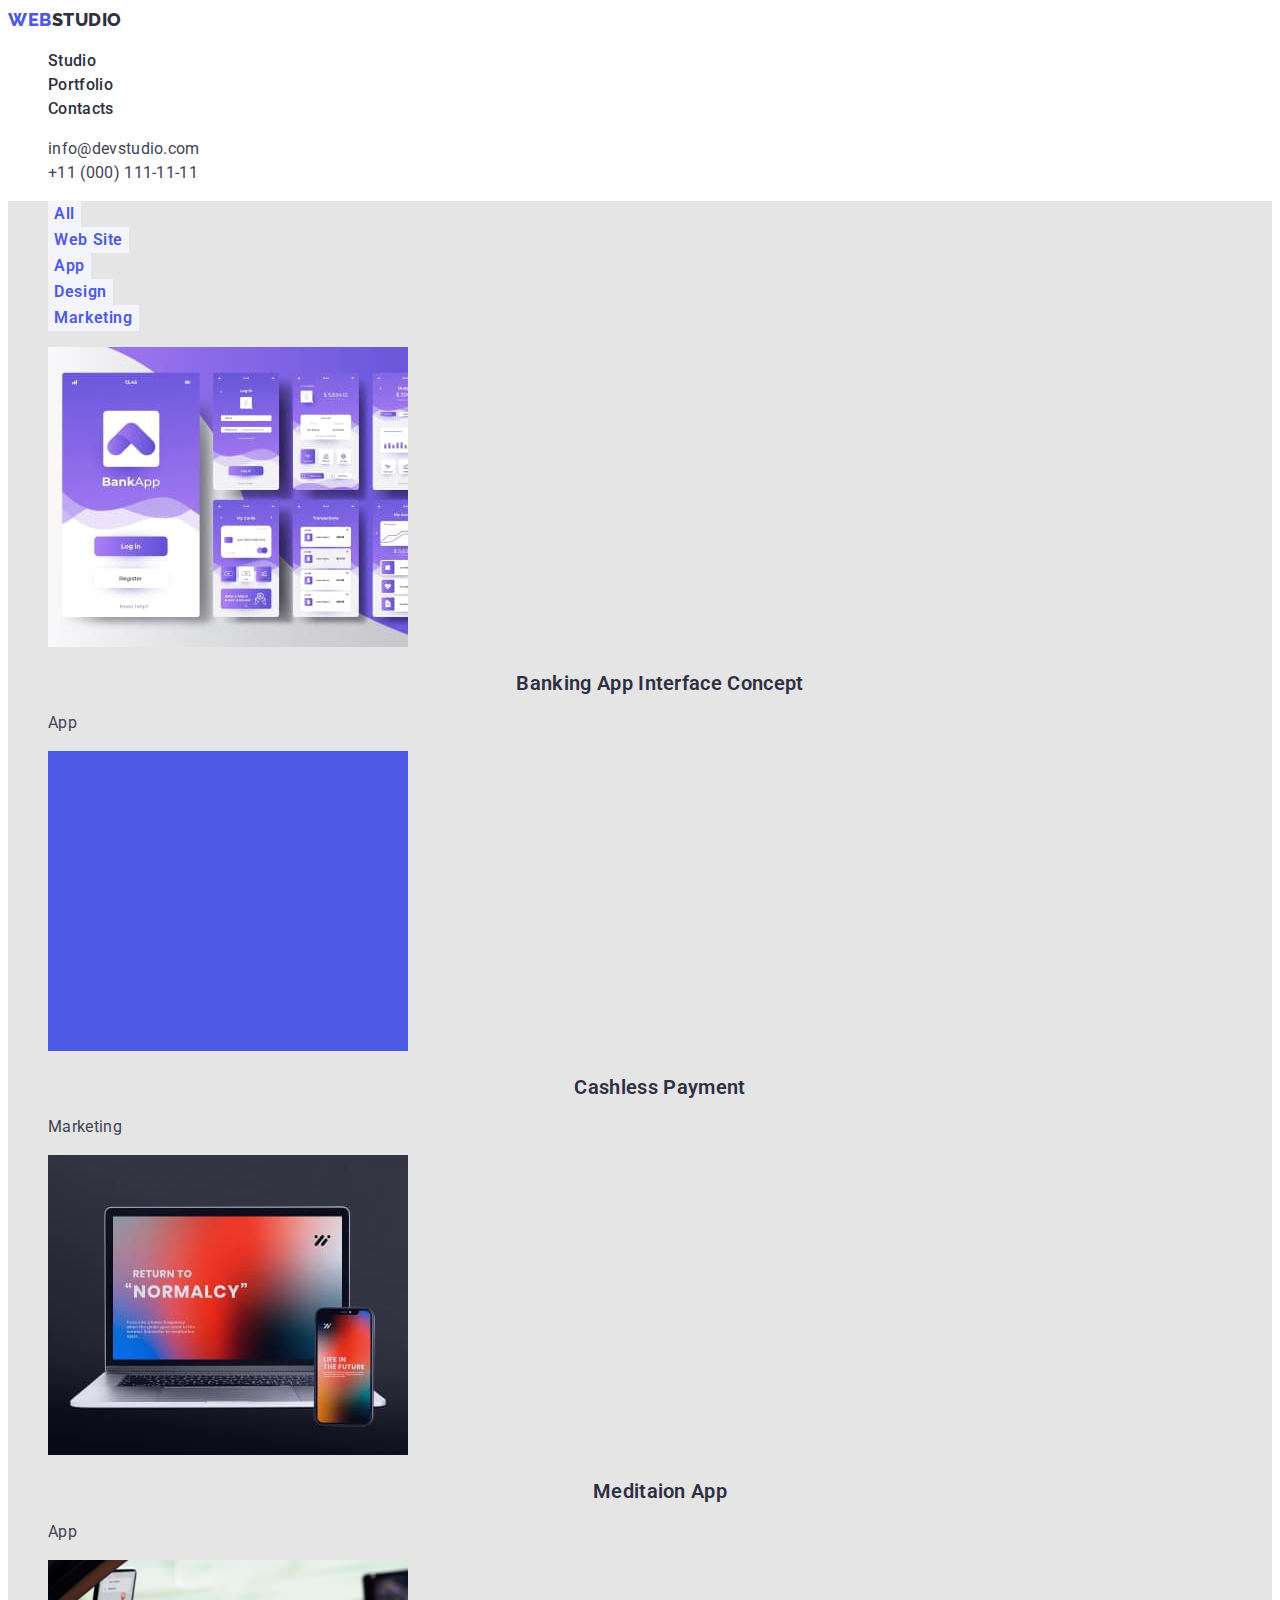
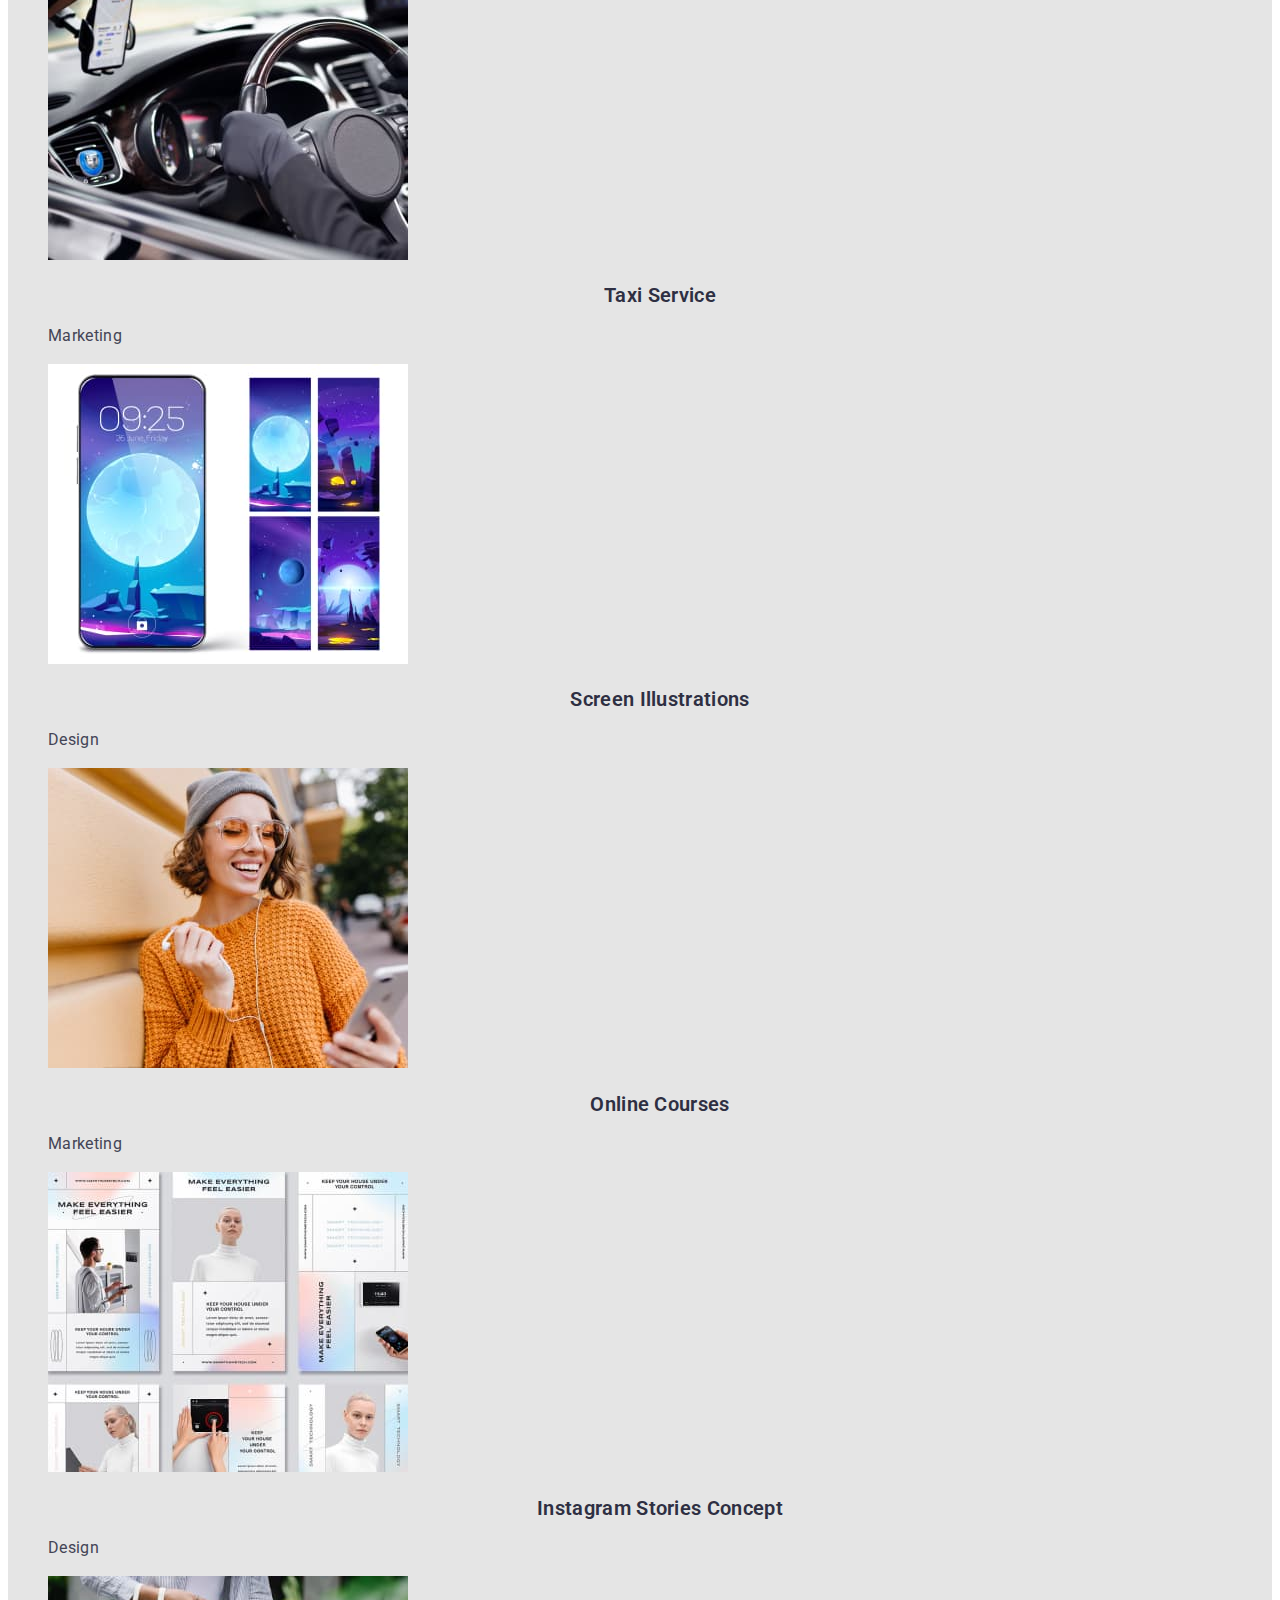
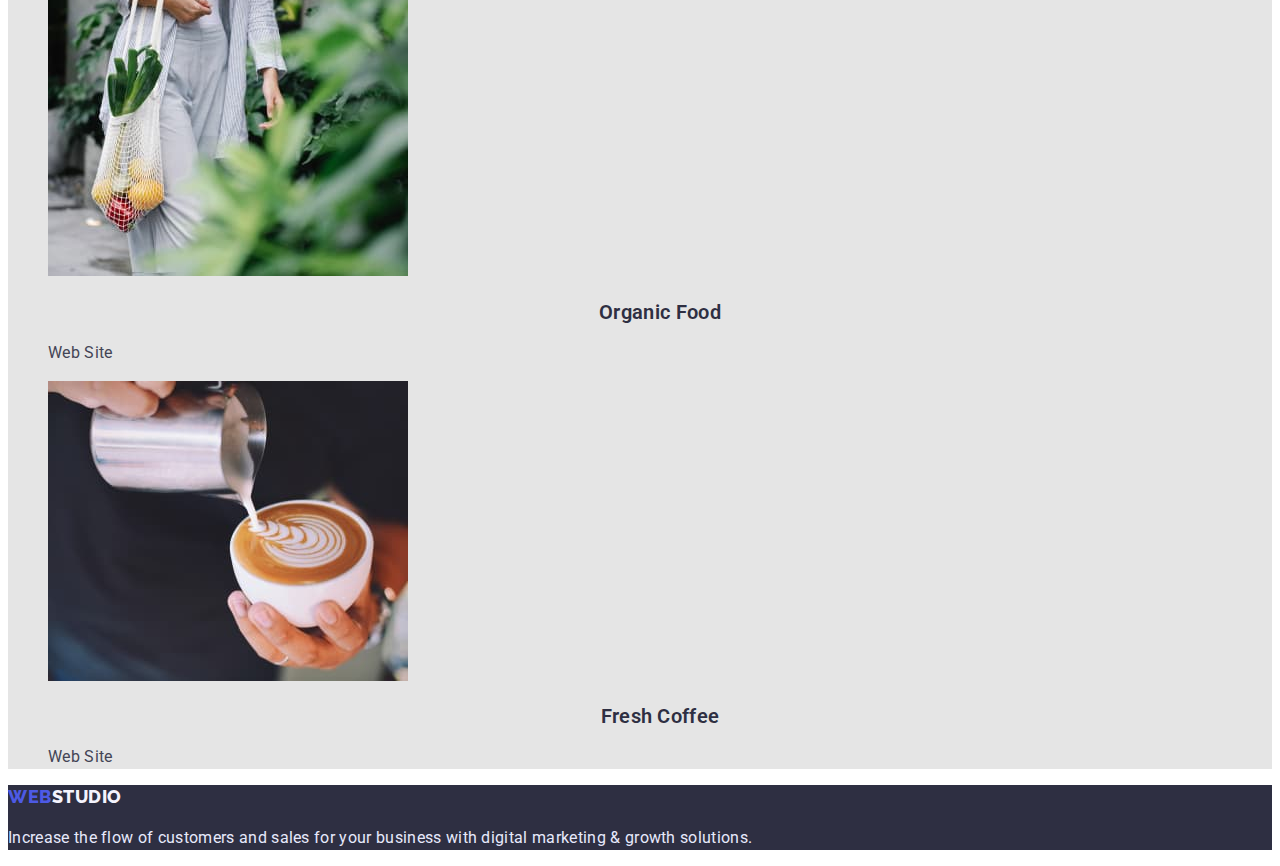
==== portfolio.html @ 23620692 "Initial commit" ====
<!DOCTYPE html>
<html lang="en">
  <head>
    <meta charset="UTF-8" />
    <meta http-equiv="X-UA-Compatible" content="IE=edge" />
    <meta name="viewport" content="width=device-width, initial-scale=1.0" />
    <title>Portfolio</title>
    <link rel="preconnect" href="https://fonts.googleapis.com" />
    <link rel="preconnect" href="https://fonts.gstatic.com" crossorigin />
    <link
      href="https://fonts.googleapis.com/css2?family=Raleway:wght@700&family=Roboto:wght@400;500;700;900&display=swap"
      rel="stylesheet"
    />
    <link rel="stylesheet" href="./css/styles.css" />
  </head>

  <body>
    <!-- Header -->
    <header class="header">
      <nav class="navigation">
        <a href="index.html" class="logo link">WEB<span class="header-logo">STUDIO</span></a>
        <ul class="navigation-list list">
          <li class="navigation-item">
            <a class="navigation-link link" href="index.html">Studio</a>
          </li>
          <li class="navigation-item">
            <a class="navigation-link link" href="portfolio.html">Portfolio</a>
          </li>
          <li class="navigation-item"><a class="navigation-link link" href="/">Contacts</a></li>
        </ul>
      </nav>
      <ul class="contact-list list">
        <li class="contact-item">
          <a class="contact-link link" href="mailto:info@devstudio.com">info@devstudio.com</a>
        </li>
        <li class="contact-item">
          <a class="contact-link link" href="tel:+110001111111">+11 (000) 111-11-11</a>
        </li>
      </ul>
    </header>

    <!-- main content -->
    <main class="portfolio">
      <!-- filter -->
      <section class="work">
        <ul class="filter-list list">
          <li class="filter-item">
            <button class="filter-buttons buttons" type="button">All</button>
          </li>
          <li class="filter-item">
            <button class="filter-buttons buttons" type="button">Web Site</button>
          </li>
          <li class="filter-item">
            <button class="filter-buttons buttons" type="button">App</button>
          </li>
          <li class="filter-item">
            <button class="filter-buttons buttons" type="button">Design</button>
          </li>
          <li class="filter-item">
            <button class="filter-buttons buttons" type="button">Marketing</button>
          </li>
        </ul>

        <!-- Works -->
        <h1 class="visually-hidden">Works</h1>
        <ul class="work-list list">
          <li class="work-item">
            <a class="work-link link" href="/">
              <img
                src="image/portfolio/banking-app.jpg"
                alt="Banking App"
                width="360"
                height="300"
              />
              <h2 class="section-head">Banking App Interface Concept</h2>
              <p class="work-projects">App</p>
            </a>
          </li>
          <li class="work-item">
            <a class="work-link link" href="/">
              <img
                src="image/portfolio/cashless-payment.jpg"
                alt="Cashless Payment"
                width="360"
                height="300"
              />
              <h2 class="section-head">Cashless Payment</h2>
              <p class="work-projects">Marketing</p>
            </a>
          </li>
          <li class="work-item">
            <a class="work-link link" href="/">
              <img
                src="image/portfolio/meditation-app.jpg"
                alt="Meditation App"
                width="360"
                height="300"
              />
              <h2 class="section-head">Meditaion App</h2>
              <p class="work-projects">App</p>
            </a>
          </li>
          <li class="work-item">
            <a class="work-link link" href="/">
              <img
                src="image/portfolio/taxi-service.jpg"
                alt="Taxi Service"
                width="360"
                height="300"
              />
              <h2 class="section-head">Taxi Service</h2>
              <p class="work-projects">Marketing</p>
            </a>
          </li>
          <li class="work-item">
            <a class="work-link link" href="/">
              <img
                src="image/portfolio/screen-illustrations.jpg"
                alt="Screen Illustration"
                width="360"
                height="300" />
              <h2 class="section-head">Screen Illustrations</h2>
              <p class="work-projects">Design</p>
              <p class="text"></p
            ></a>
          </li>
          <li class="work-item">
            <a class="work-link link" href="/">
              <img
                src="image/portfolio/online-cources.jpg"
                alt="Online Courses"
                width="360"
                height="300"
              />
              <h2 class="section-head">Online Courses</h2>
              <p class="work-projects">Marketing</p>
            </a>
          </li>
          <li class="work-item">
            <a class="work-link link" href="/">
              <img
                src="image/portfolio/stories-concept.jpg"
                alt="Instagram Stories Concept"
                width="360"
                height="300"
              />
              <h2 class="section-head">Instagram Stories Concept</h2>
              <p class="work-projects">Design</p>
            </a>
          </li>
          <li class="work-item">
            <a class="work-link link" href="/">
              <img
                src="image/portfolio/organic-food.jpg"
                alt="Organic Food"
                width="360"
                height="300"
              />
              <h2 class="section-head">Organic Food</h2>
              <p class="work-projects">Web Site</p>
            </a>
          </li>
          <li class="work-item">
            <a class="work-link link" href="/">
              <img
                src="image/portfolio/fresh-coffee.jpg"
                alt="Fresh Coffee"
                width="360"
                height="300"
              />
              <h2 class="section-head">Fresh Coffee</h2>
              <p class="work-projects">Web Site</p>
            </a>
          </li>
        </ul>
      </section>
    </main>

    <!-- Footer -->
    <footer class="footer">
      <a href="index.html" class="logo link">WEB<span class="footer-logo">STUDIO</span></a>
      <p class="footer-text">
        Increase the flow of customers and sales for your business with digital marketing & growth
        solutions.
      </p>
    </footer>
  </body>
</html>
---- css/styles.css ----
/* __________VAR____________ */
:root{
	--primary-brand-color:#4D5AE5;
	--dark-color:#2E2F42;
	--text-color:#434455;
	--sub-text-color:#8E8F99;
	--accent-color:#E7E9FC;
	--light-color:#F4F4FD;
	--doc-color:#FFFFFF;
	--active-hero-button:#404BBF;
	--portfolio-page-color:#E5E5E5;

	}

/* ___________BODY STYLES____ */
body{
	font-family: 'Roboto',sans-serif;
	font-size: 16px;
	line-height: 1.5;
	letter-spacing: 0.02em;
	background-color: var(--doc-color);
	color:var(--text-color)
}

.list {
	list-style: none;
}

.link {
	text-decoration: none;
}

.buttons {
	font-family: 'Roboto',sans-serif;
	font-weight: 600;
	font-size: 16px;
	letter-spacing: 0.04em;
	align-items: center;
	border: 0;
}

.buttons:hover,
.buttons:focus {
	cursor: pointer;
}

.visually-hidden {
	position: absolute;
	width: 1px;
	height: 1px;
	margin: -1px;
	border: 0;
	padding: 0;
	white-space: nowrap;
	clip-path: inset(100%);
	clip: rect(0 0 0 0);
	overflow: hidden;
}

/* ___________HEADER__________ */
.header {}

.navigation {
		color: var(--dark-color);
}

.logo {
	font-family: 'Raleway',sans-serif;
	font-weight: 800;
	font-size: 18px;
	line-height: 1.33;
	letter-spacing: 0.03em;
	color: var(--primary-brand-color);
}
.navigation-link:hover,
.navigation-link:focus{
	color: #434455;
}

.navigation-link:active,
.contact-link:hover,
.contact-link:focus{
	color: var(--primary-brand-color);
}

.header-logo {
	color: var(--dark-color);
}

.navigation-list {

}

.navigation-item {}

.navigation-link {
	color: inherit;
	font-weight: 500;
}

.contact-list {}

.contact-item {}

.contact-link {
	color: var(--text-color);
}

/* ___________MAIN____________ */
.section-head{
	font-weight: 600;
	color: var(--dark-color);
	text-align: center;
  font-size: 20px;
  line-height: 1.2;
}

.section-title{
	font-weight: 600;
	color: var(--dark-color);
	text-align: center;
	font-size: 36px;
	line-height: 1.1;
}

/* ___________HERO____________ */
.hero {
	font-weight: 600;
	background-color: var(--dark-color);
}

.hero-head {

	font-size: 56px;
	line-height: 1.07;
	text-align: center;
	color:var(--doc-color);
}

.hero-button {

	line-height: 1.19;
	background: var(--primary-brand-color);
	color: var(--doc-color);
	width: 170px;
	height: 50px;
	box-shadow: 0px 4px 4px rgba(0, 0, 0, 0.15);
	border-radius: 4px;
}
.hero-button:hover,
.hero-button:focus{
	box-shadow: 0px 1px 6px rgba(46, 47, 66, 0.08),
						  0px 1px 1px rgba(46, 47, 66, 0.16),
						  0px 2px 1px rgba(46, 47, 66, 0.08);
}

.hero-button:active{
	background-color:var(--active-hero-button);
	box-shadow: 0px 4px 4px rgba(0, 0, 0, 0.15);
}


/* ___________SOFT SKILLS_____ */

.soft-skills {}


.soft-skill-list {}

.soft-skill-items {}

.soft-skill-text {}

/* ___________WHAT WE DOING___ */
.doing {}

.doing-list {}

.doing-item {}

/* ___________TEAM____________ */
.team {}

.our-team{}

.team-list {}

.team-item {}

.team-position {}


/* ___________FOOTER__________ */
.footer {
	background-color: var(--dark-color);
}


.footer-logo {
	color: var(--light-color);
}

.footer-text {
	color:var(--accent-color)
}

/* ___________PORTFOLIO________ */
.portfolio{
	background-color: var(--portfolio-page-color);
}

.works{}

/* ___________FILTER___________ */

.filter-list {}

.filter-item {}

.filter-buttons {
	line-height: 1.5;
	color: var(--primary-brand-color);
	background-color:var(--light-color)
	}

.filter-buttons:active,
.filter-buttons:hover,
.filter-buttons:focus{
	background-color: var(--primary-brand-color);
	color: var(--doc-color);
	}

/* ___________WORKS____________ */

.work-list {}

.work-item {}

.work-link {
	color:inherit;
}

.work-projects {}

<<<<<<< HEAD
=======
.text {
	color: var(--light-color);
}
>>>>>>> 9fa3d0156df94e6131ed5bcd10a6bd6dbead446e
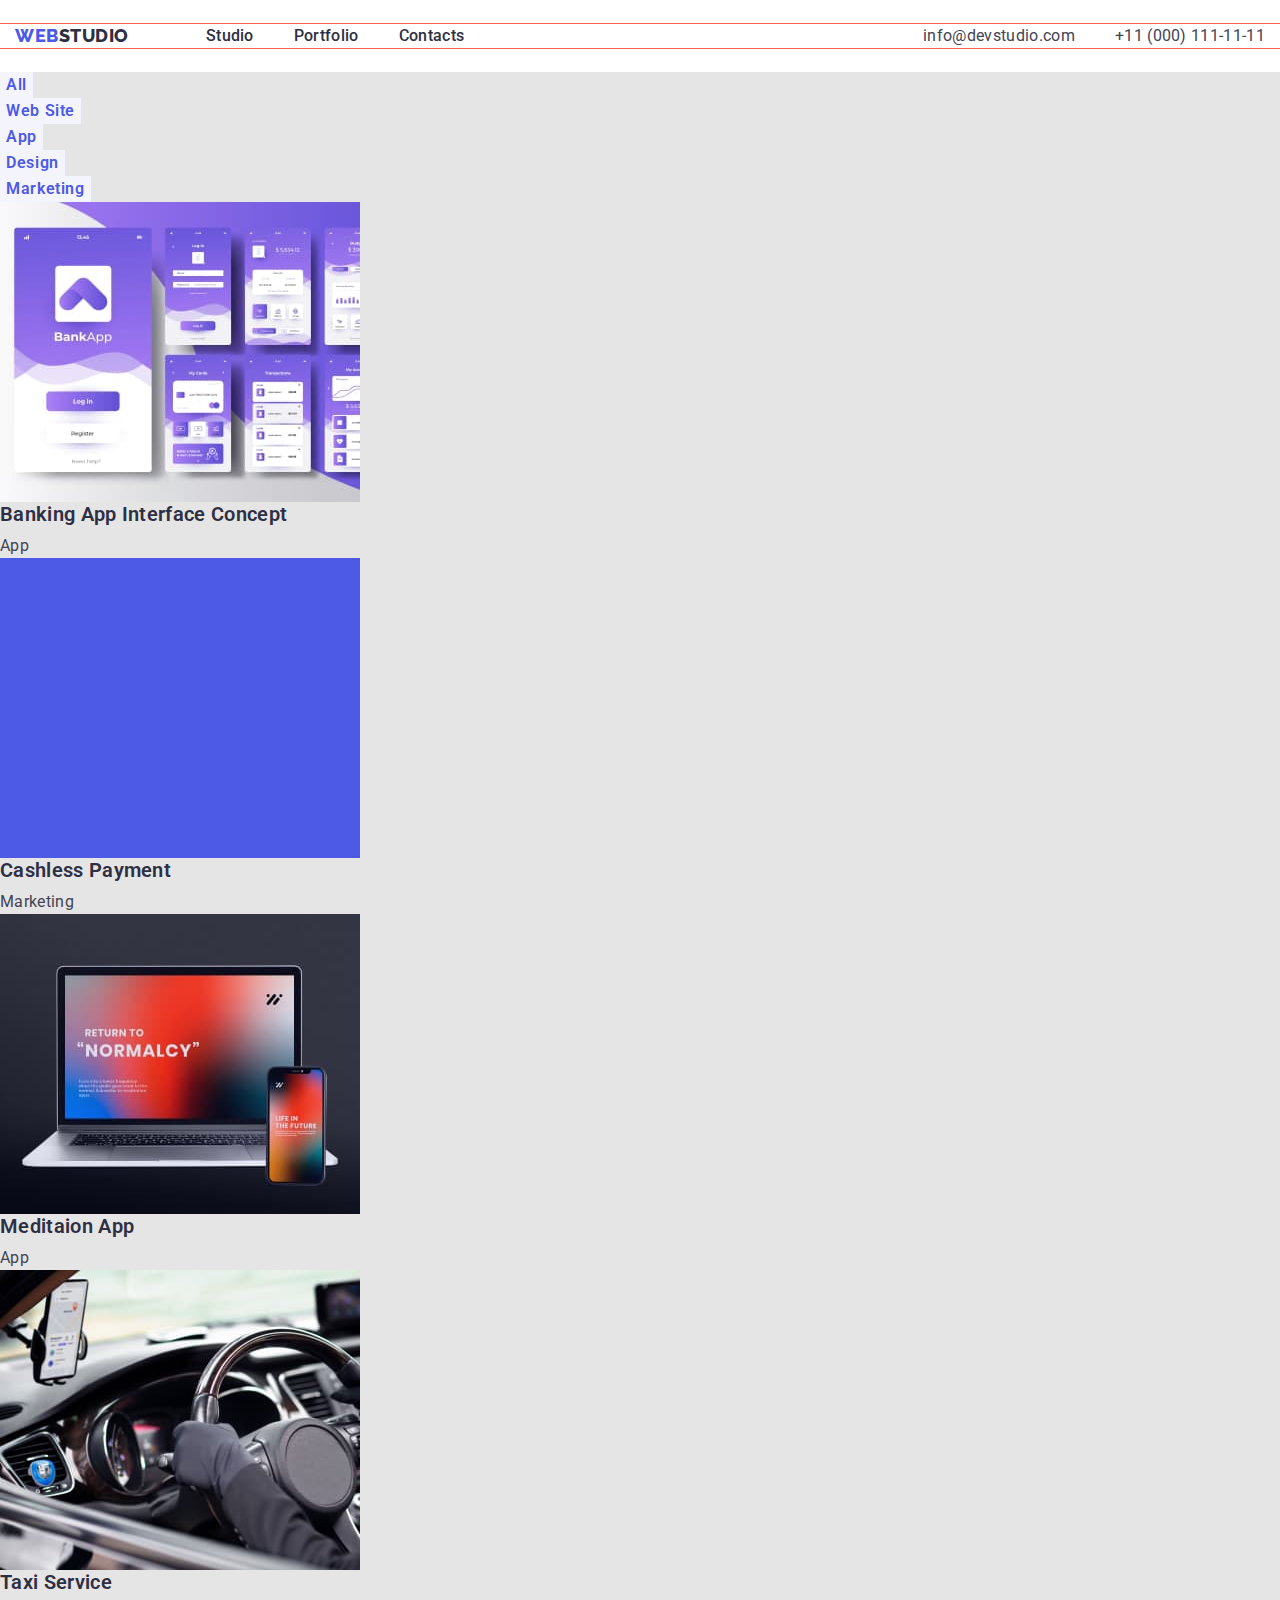
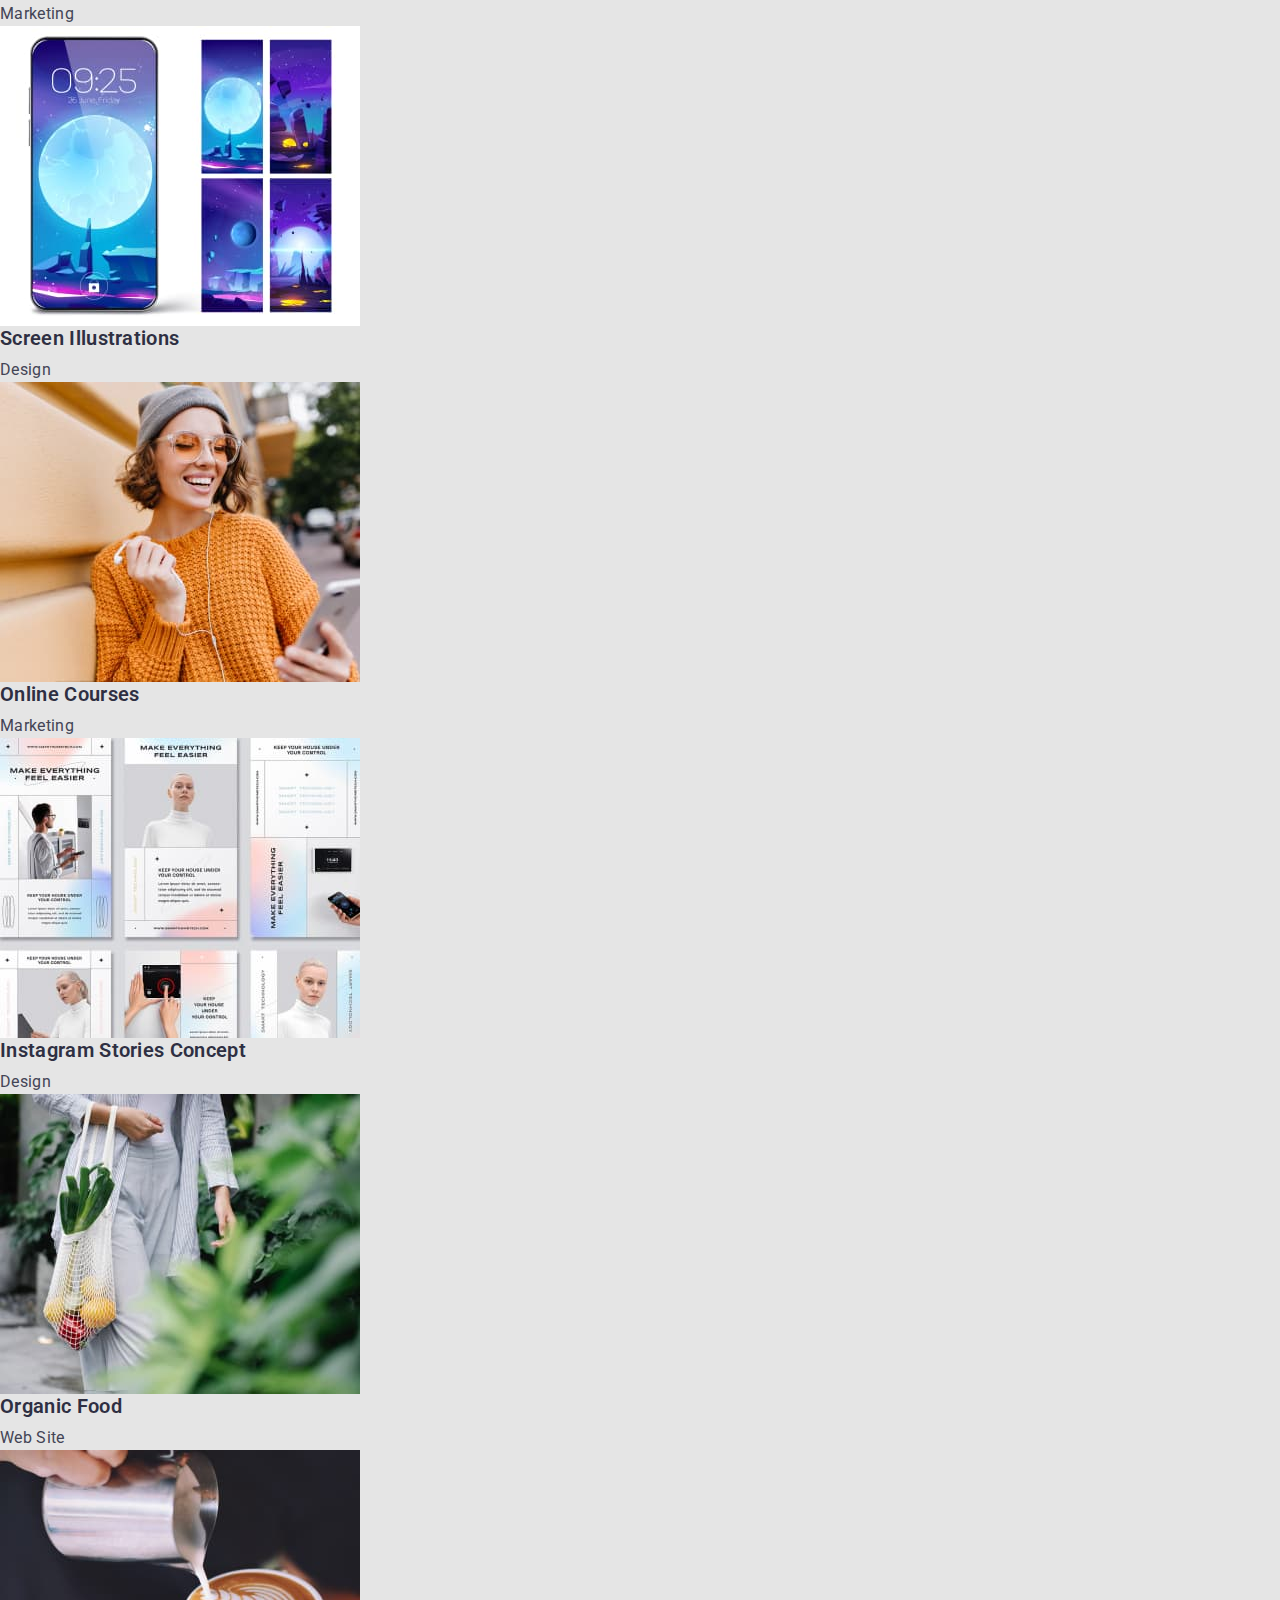
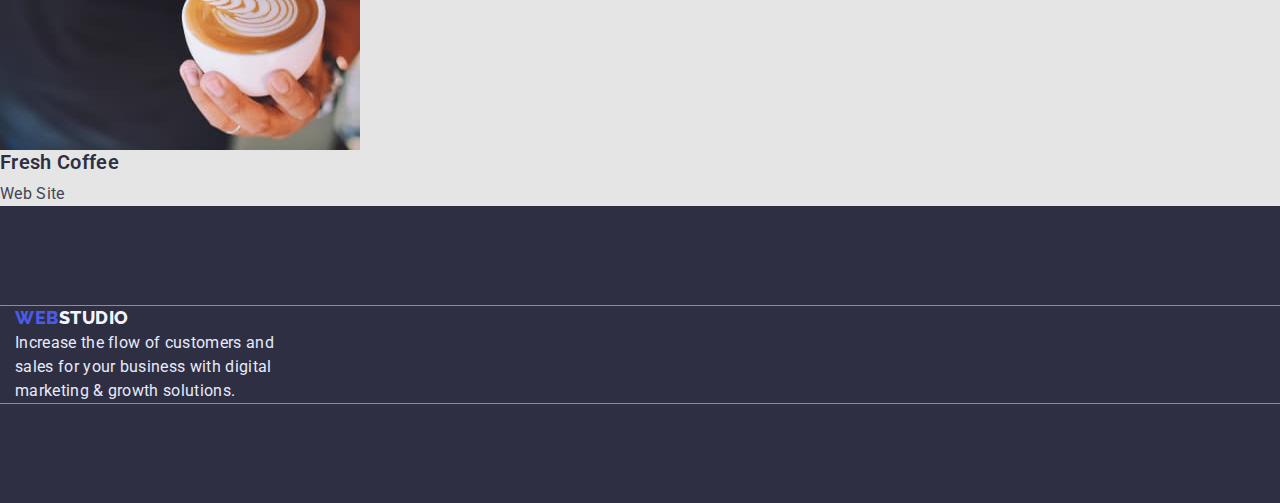
==== commit 6639cafd: "add margins,paddings, flex" ====
--- a/portfolio.html
+++ b/portfolio.html
@@ -11,32 +11,38 @@
       href="https://fonts.googleapis.com/css2?family=Raleway:wght@700&family=Roboto:wght@400;500;700;900&display=swap"
       rel="stylesheet"
     />
+    <link
+      rel="stylesheet"
+      href="https://cdn.jsdelivr.net/npm/modern-normalize@1.1.0/modern-normalize.min.css"
+    />
     <link rel="stylesheet" href="./css/styles.css" />
   </head>
 
   <body>
     <!-- Header -->
     <header class="header">
-      <nav class="navigation">
-        <a href="index.html" class="logo link">WEB<span class="header-logo">STUDIO</span></a>
-        <ul class="navigation-list list">
-          <li class="navigation-item">
-            <a class="navigation-link link" href="index.html">Studio</a>
+      <div class="container header-container">
+        <nav class="navigation">
+          <a href="index.html" class="logo link">WEB<span class="header-logo">STUDIO</span></a>
+          <ul class="navigation-list list">
+            <li class="navigation-item">
+              <a class="navigation-link link" href="index.html">Studio</a>
+            </li>
+            <li class="navigation-item">
+              <a class="navigation-link link" href="portfolio.html">Portfolio</a>
+            </li>
+            <li class="navigation-item"><a class="navigation-link link" href="/">Contacts</a></li>
+          </ul>
+        </nav>
+        <ul class="contact-list list">
+          <li class="contact-item">
+            <a class="contact-link link" href="mailto:info@devstudio.com">info@devstudio.com</a>
           </li>
-          <li class="navigation-item">
-            <a class="navigation-link link" href="portfolio.html">Portfolio</a>
+          <li class="contact-item">
+            <a class="contact-link link" href="tel:+110001111111">+11 (000) 111-11-11</a>
           </li>
-          <li class="navigation-item"><a class="navigation-link link" href="/">Contacts</a></li>
         </ul>
-      </nav>
-      <ul class="contact-list list">
-        <li class="contact-item">
-          <a class="contact-link link" href="mailto:info@devstudio.com">info@devstudio.com</a>
-        </li>
-        <li class="contact-item">
-          <a class="contact-link link" href="tel:+110001111111">+11 (000) 111-11-11</a>
-        </li>
-      </ul>
+      </div>
     </header>
 
     <!-- main content -->
@@ -178,11 +184,13 @@
 
     <!-- Footer -->
     <footer class="footer">
-      <a href="index.html" class="logo link">WEB<span class="footer-logo">STUDIO</span></a>
-      <p class="footer-text">
-        Increase the flow of customers and sales for your business with digital marketing & growth
-        solutions.
-      </p>
+      <div class="container">
+        <a href="index.html" class="logo link">WEB<span class="footer-logo">STUDIO</span></a>
+        <p class="footer-text">
+          Increase the flow of customers and sales for your business with digital marketing & growth
+          solutions.
+        </p>
+      </div>
     </footer>
   </body>
 </html>
--- a/css/styles.css
+++ b/css/styles.css
@@ -10,9 +10,32 @@
 	--active-hero-button:#404BBF;
 	--portfolio-page-color:#E5E5E5;
 
+	--main-value:24px;
 	}
 
+
 /* ___________BODY STYLES____ */
+
+h1,
+h2,
+h3,
+h4,
+p {
+	margin-top: 0;
+	margin-bottom: 0;
+}
+
+img{
+	display: block;
+	max-width: 100%;
+}
+
+ul,ol{
+	margin-top: 0;
+	margin-bottom: 0;
+	padding-left: 0;
+}
+
 body{
 	font-family: 'Roboto',sans-serif;
 	font-size: 16px;
@@ -20,6 +43,15 @@
 	letter-spacing: 0.02em;
 	background-color: var(--doc-color);
 	color:var(--text-color)
+}
+
+.container{
+	width:1158;
+	padding-left: 15px;
+	padding-right: 15px;
+	margin-left: auto;
+	margin-right: auto;
+	outline: 1px solid tomato;
 }
 
 .list {
@@ -58,10 +90,20 @@
 }
 
 /* ___________HEADER__________ */
-.header {}
+.header {
+  padding-top: var(--main-value);
+	padding-bottom: var(--main-value);
+}
+
+.header-container{
+	display: flex;
+	align-items: center;
+}
 
 .navigation {
 		color: var(--dark-color);
+
+		display: flex;
 }
 
 .logo {
@@ -71,6 +113,8 @@
 	line-height: 1.33;
 	letter-spacing: 0.03em;
 	color: var(--primary-brand-color);
+
+	margin-right: 77px;
 }
 .navigation-link:hover,
 .navigation-link:focus{
@@ -88,19 +132,30 @@
 }
 
 .navigation-list {
-
+display: flex;
 }
 
 .navigation-item {}
+
+.navigation-item:not(:last-child) {
+	margin-right: 40px;
+}
 
 .navigation-link {
 	color: inherit;
 	font-weight: 500;
 }
 
-.contact-list {}
+.contact-list {
+	display:flex;
+	margin-left:auto;
+}
 
 .contact-item {}
+
+.contact-item:not(:last-child) {
+	margin-right: 40px;
+}
 
 .contact-link {
 	color: var(--text-color);
@@ -110,9 +165,10 @@
 .section-head{
 	font-weight: 600;
 	color: var(--dark-color);
-	text-align: center;
   font-size: 20px;
   line-height: 1.2;
+
+	margin-bottom: 8px;
 }
 
 .section-title{
@@ -121,31 +177,52 @@
 	text-align: center;
 	font-size: 36px;
 	line-height: 1.1;
-}
+
+	margin-bottom: 72px;
+}
+
+.section{
+	padding-top: 120px;
+	padding-bottom: 120px;
+}
+
 
 /* ___________HERO____________ */
 .hero {
 	font-weight: 600;
 	background-color: var(--dark-color);
+
+	padding-top: 192px;
+	padding-bottom: 192px;
 }
 
 .hero-head {
 
 	font-size: 56px;
 	line-height: 1.07;
-	text-align: center;
+  text-align: center;
+  margin-left: auto;
+  margin-right: auto;
 	color:var(--doc-color);
+
+  width: 492px;
+	min-height: 120px;
+	margin-bottom: 48px;
 }
 
 .hero-button {
-
+  display: block;
+	margin-left:auto;
+	margin-right:auto;
 	line-height: 1.19;
 	background: var(--primary-brand-color);
 	color: var(--doc-color);
-	width: 170px;
-	height: 50px;
+
+  padding: 16px 32px;
 	box-shadow: 0px 4px 4px rgba(0, 0, 0, 0.15);
 	border-radius: 4px;
+
+
 }
 .hero-button:hover,
 .hero-button:focus{
@@ -162,46 +239,102 @@
 
 /* ___________SOFT SKILLS_____ */
 
-.soft-skills {}
-
-
-.soft-skill-list {}
-
-.soft-skill-items {}
+.soft-skills {
+}
+
+
+.soft-skill-list {
+	display:flex;
+	flex-wrap: wrap;
+
+	margin-left:calc(-1*var(--main-value));
+	margin-bottom:calc(-1*var(--main-value));
+
+}
+.soft-skill-items{
+	flex-basis: calc(100%/4 - var(--main-value));
+	margin-left: var(--main-value);
+	margin-bottom: var(--main-value);
+}
+
 
 .soft-skill-text {}
 
 /* ___________WHAT WE DOING___ */
 .doing {}
 
-.doing-list {}
-
-.doing-item {}
+.doing-list {
+	display: flex;
+	flex-wrap: wrap;
+
+	margin-left: calc(-1*var(--main-value));
+	margin-bottom:calc(-1*var(--main-value));
+}
+
+.doing-item{
+	flex-basis: calc(100%/3 - var(--main-value));
+	margin-left: var(--main-value);
+	margin-bottom: var(--main-value);
+}
+
 
 /* ___________TEAM____________ */
-.team {}
-
-.our-team{}
-
-.team-list {}
-
-.team-item {}
-
-.team-position {}
+.team {
+	background-color: var(--light-color);
+}
+
+.team-list {
+	display: flex;
+	flex-wrap: wrap;
+	
+	margin-left: calc(-1*var(--main-value));
+	margin-bottom:calc(-1*var(--main-value));
+}
+
+.team-item {
+	flex-basis: calc(100%/4 - var(--main-value));
+	margin-left: var(--main-value);
+	margin-bottom: var(--main-value);
+
+	box-shadow:
+	0px 1px 6px rgba(46, 47, 66, 0.08),
+	0px 1px 1px rgba(46, 47, 66, 0.16),
+	0px 2px 1px rgba(46, 47, 66, 0.08);
+	border-radius: 0px 0px 4px 4px;
+	padding-bottom: 68px;
+}
+
+.team-member{
+	margin-bottom: 32px;
+}
+.team-item > .section-head{
+	text-align: center;
+}
+
+
+.team-position {
+	text-align: center;
+}
 
 
 /* ___________FOOTER__________ */
 .footer {
 	background-color: var(--dark-color);
+
+	padding-top: 100px;
+	padding-bottom: 100px;
 }
 
 
 .footer-logo {
 	color: var(--light-color);
-}
+	margin-bottom: 16px;
+}
+
 
 .footer-text {
-	color:var(--accent-color)
+	color:var(--accent-color);
+	max-width:264px;
 }
 
 /* ___________PORTFOLIO________ */
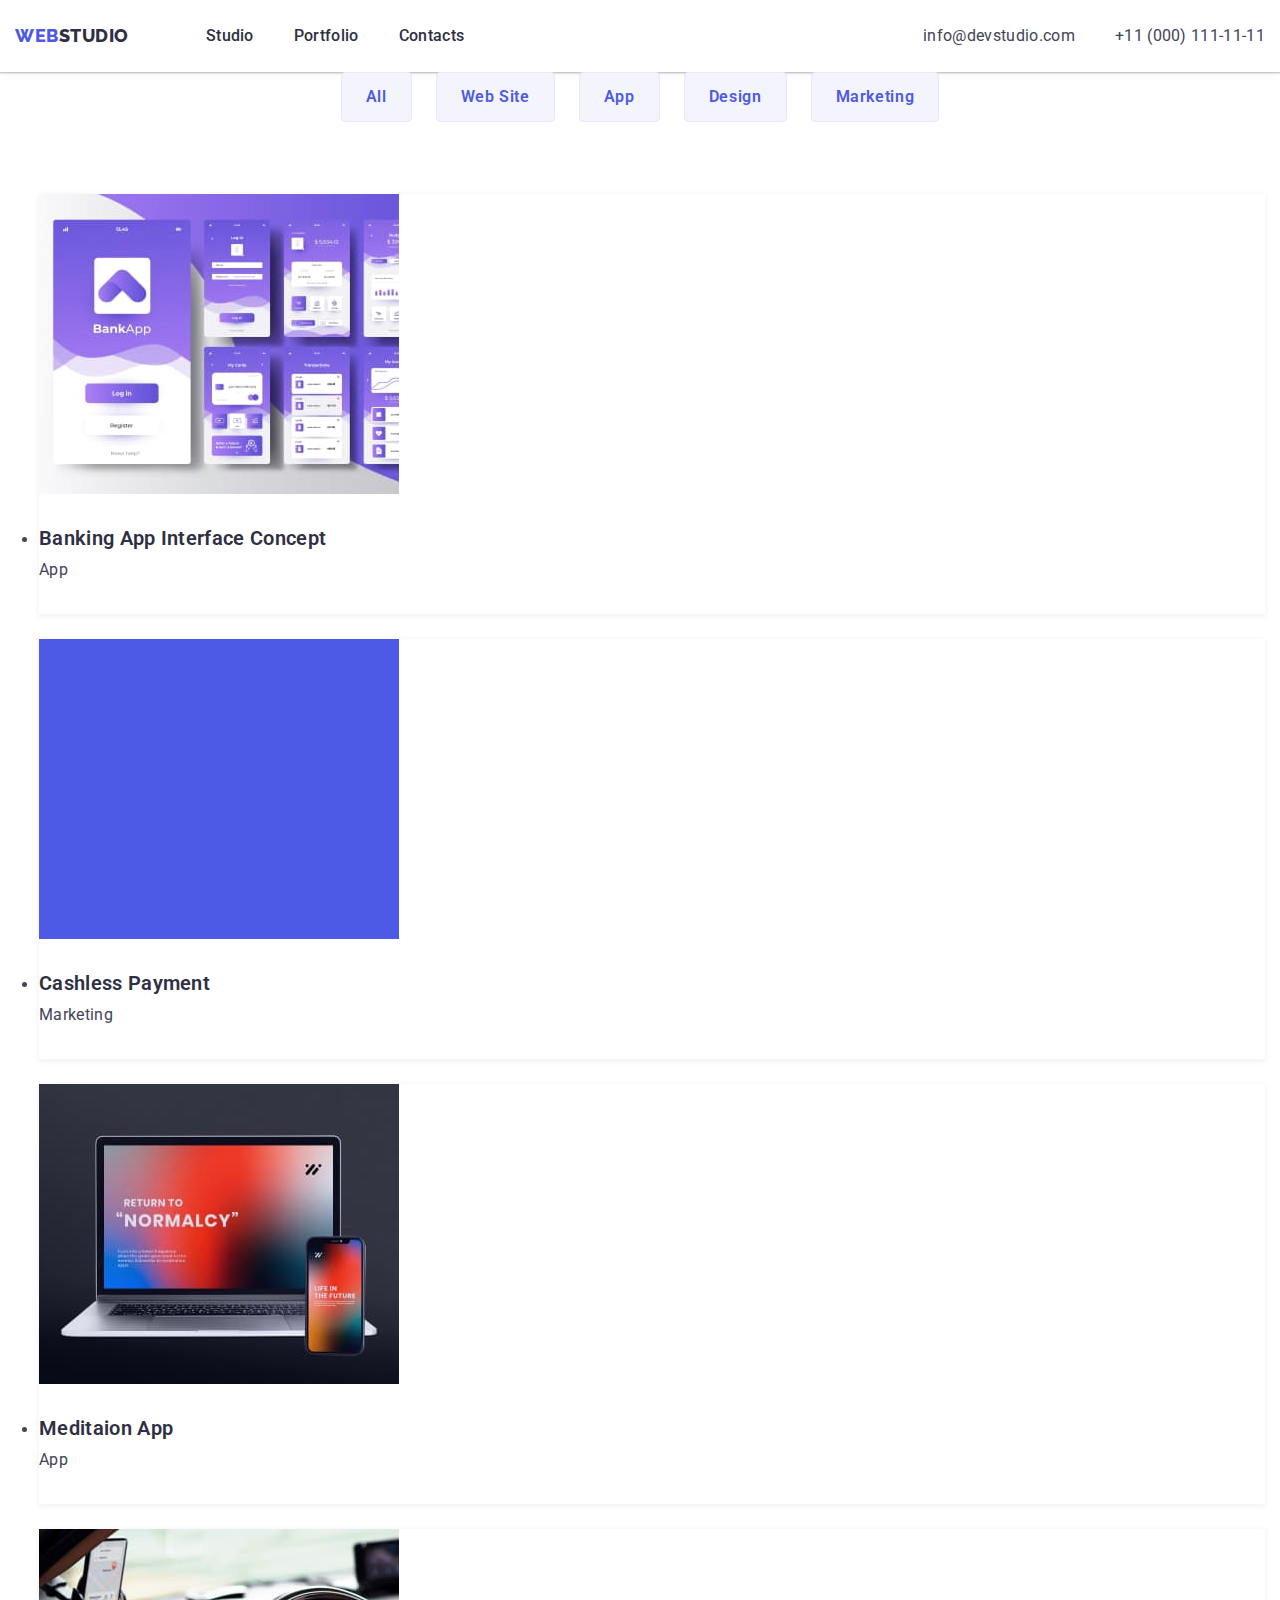
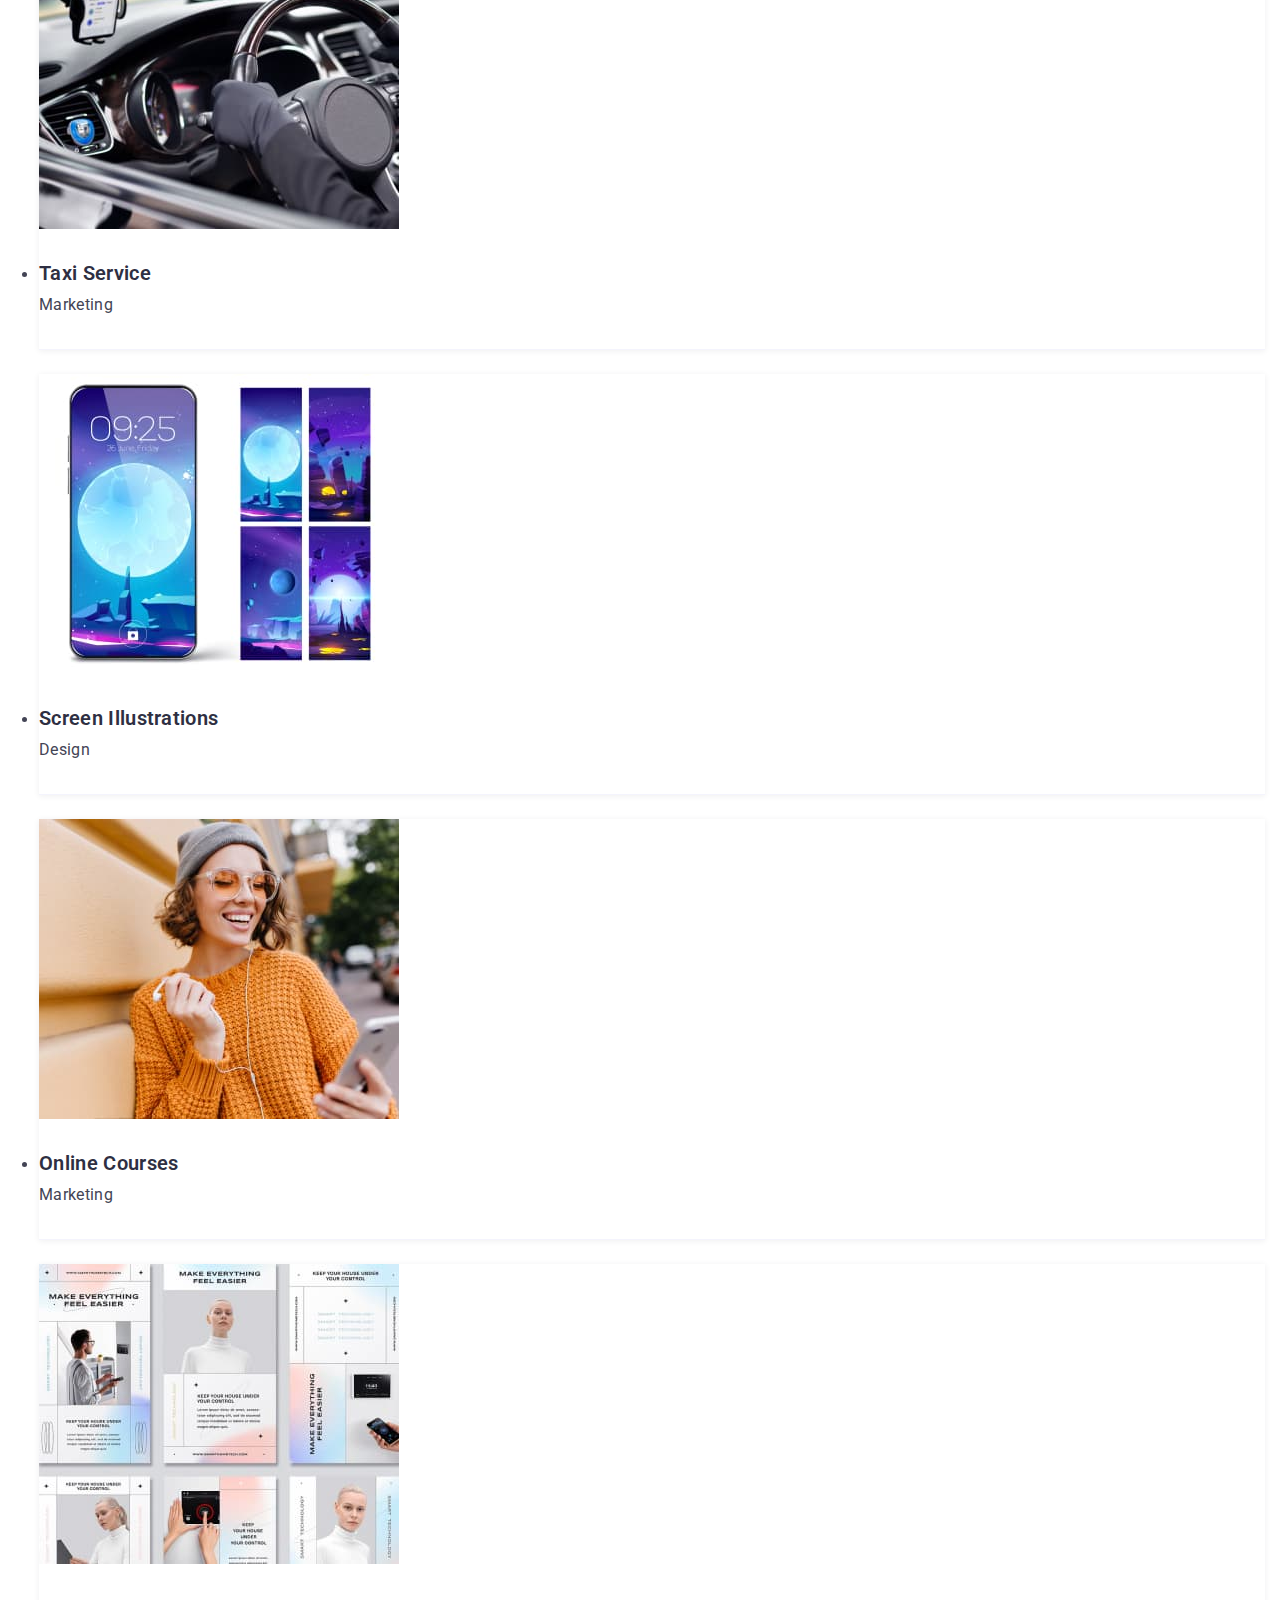
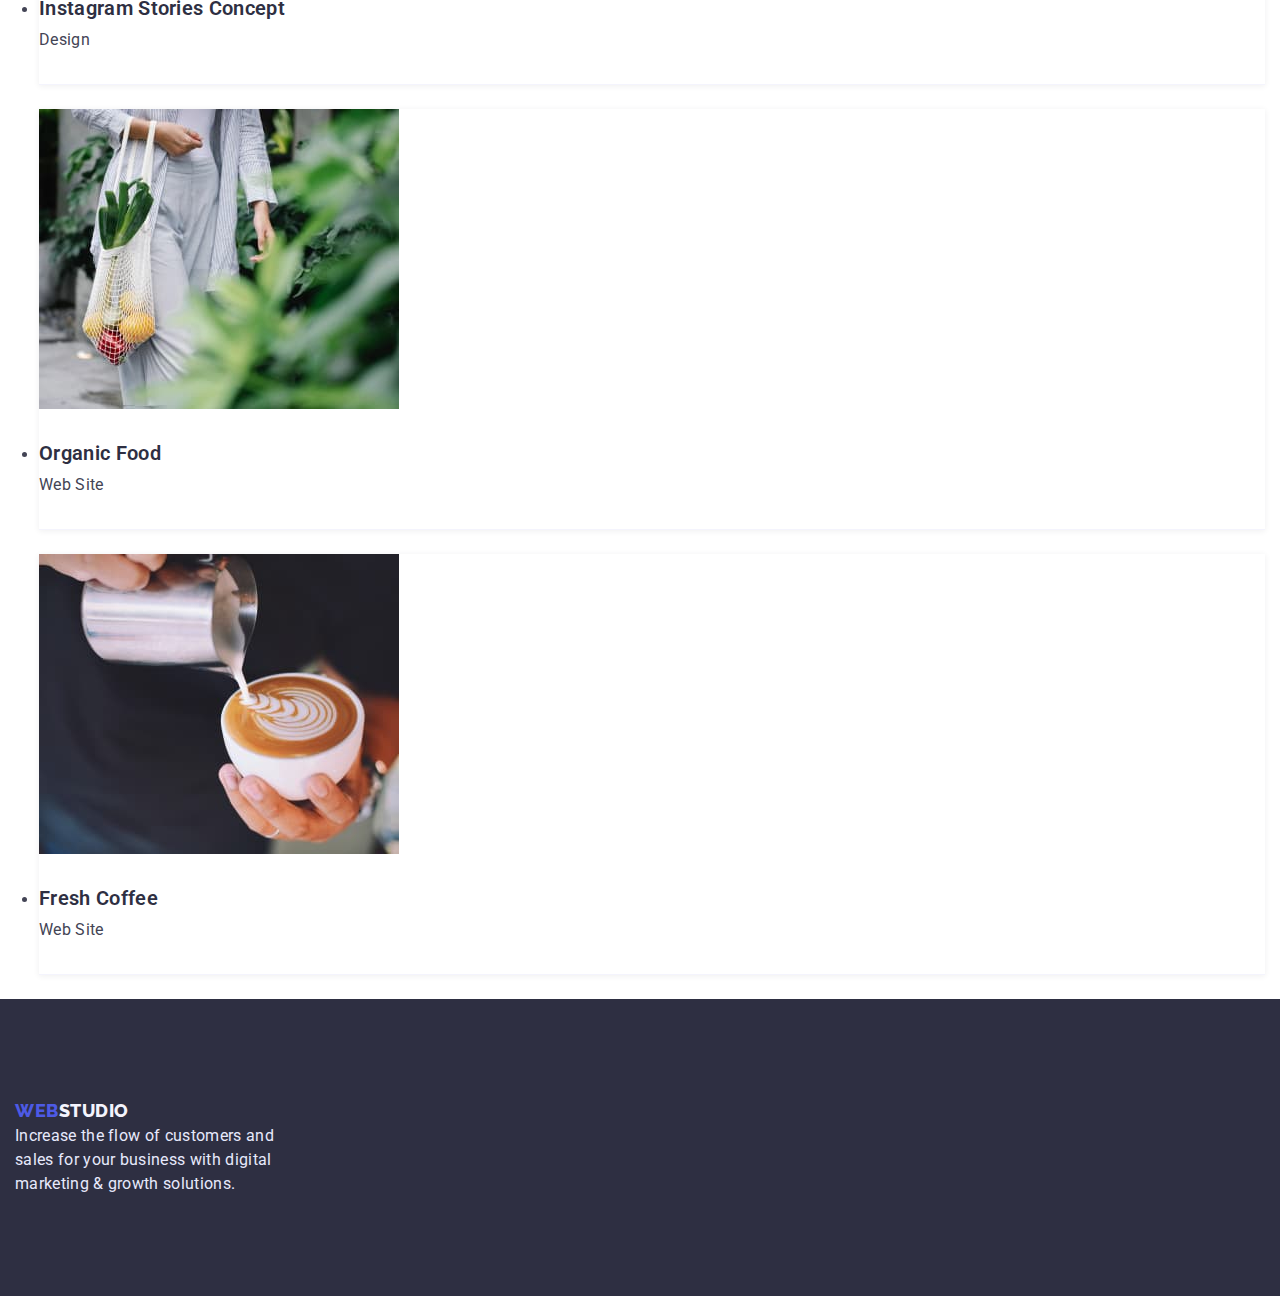
==== commit 585cde44: "css for portfolio html" ====
--- a/portfolio.html
+++ b/portfolio.html
@@ -1,54 +1,51 @@
 <!DOCTYPE html>
 <html lang="en">
-  <head>
-    <meta charset="UTF-8" />
-    <meta http-equiv="X-UA-Compatible" content="IE=edge" />
-    <meta name="viewport" content="width=device-width, initial-scale=1.0" />
-    <title>Portfolio</title>
-    <link rel="preconnect" href="https://fonts.googleapis.com" />
-    <link rel="preconnect" href="https://fonts.gstatic.com" crossorigin />
-    <link
-      href="https://fonts.googleapis.com/css2?family=Raleway:wght@700&family=Roboto:wght@400;500;700;900&display=swap"
-      rel="stylesheet"
-    />
-    <link
-      rel="stylesheet"
-      href="https://cdn.jsdelivr.net/npm/modern-normalize@1.1.0/modern-normalize.min.css"
-    />
-    <link rel="stylesheet" href="./css/styles.css" />
-  </head>
 
-  <body>
-    <!-- Header -->
-    <header class="header">
-      <div class="container header-container">
-        <nav class="navigation">
-          <a href="index.html" class="logo link">WEB<span class="header-logo">STUDIO</span></a>
-          <ul class="navigation-list list">
-            <li class="navigation-item">
-              <a class="navigation-link link" href="index.html">Studio</a>
-            </li>
-            <li class="navigation-item">
-              <a class="navigation-link link" href="portfolio.html">Portfolio</a>
-            </li>
-            <li class="navigation-item"><a class="navigation-link link" href="/">Contacts</a></li>
-          </ul>
-        </nav>
-        <ul class="contact-list list">
-          <li class="contact-item">
-            <a class="contact-link link" href="mailto:info@devstudio.com">info@devstudio.com</a>
+<head>
+  <meta charset="UTF-8" />
+  <meta http-equiv="X-UA-Compatible" content="IE=edge" />
+  <meta name="viewport" content="width=device-width, initial-scale=1.0" />
+  <title>Portfolio</title>
+  <link rel="preconnect" href="https://fonts.googleapis.com" />
+  <link rel="preconnect" href="https://fonts.gstatic.com" crossorigin />
+  <link href="https://fonts.googleapis.com/css2?family=Raleway:wght@700&family=Roboto:wght@400;500;700;900&display=swap"
+    rel="stylesheet" />
+  <link rel="stylesheet" href="https://cdn.jsdelivr.net/npm/modern-normalize@1.1.0/modern-normalize.min.css" />
+  <link rel="stylesheet" href="./css/styles.css" />
+</head>
+
+<body>
+  <!-- Header -->
+  <header class="header">
+    <div class="container header-container">
+      <nav class="navigation">
+        <a href="index.html" class="logo link">WEB<span class="header-logo">STUDIO</span></a>
+        <ul class="navigation-list list">
+          <li class="navigation-item">
+            <a class="navigation-link link" href="index.html">Studio</a>
           </li>
-          <li class="contact-item">
-            <a class="contact-link link" href="tel:+110001111111">+11 (000) 111-11-11</a>
+          <li class="navigation-item">
+            <a class="navigation-link link" href="portfolio.html">Portfolio</a>
           </li>
+          <li class="navigation-item"><a class="navigation-link link" href="/">Contacts</a></li>
         </ul>
-      </div>
-    </header>
+      </nav>
+      <ul class="contact-list list">
+        <li class="contact-item">
+          <a class="contact-link link" href="mailto:info@devstudio.com">info@devstudio.com</a>
+        </li>
+        <li class="contact-item">
+          <a class="contact-link link" href="tel:+110001111111">+11 (000) 111-11-11</a>
+        </li>
+      </ul>
+    </div>
+  </header>
 
-    <!-- main content -->
-    <main class="portfolio">
-      <!-- filter -->
-      <section class="work">
+  <!-- main content -->
+  <main cl  ass="portfolio section">
+    <!-- filter -->
+    <section class="work">
+      <div class="container">
         <ul class="filter-list list">
           <li class="filter-item">
             <button class="filter-buttons buttons" type="button">All</button>
@@ -69,128 +66,86 @@
 
         <!-- Works -->
         <h1 class="visually-hidden">Works</h1>
-        <ul class="work-list list">
+        <ul cl   ass="work-list list">
           <li class="work-item">
             <a class="work-link link" href="/">
-              <img
-                src="image/portfolio/banking-app.jpg"
-                alt="Banking App"
-                width="360"
-                height="300"
-              />
+              <img src="image/portfolio/banking-app.jpg" alt="Banking App" width="360" height="300" />
               <h2 class="section-head">Banking App Interface Concept</h2>
               <p class="work-projects">App</p>
             </a>
           </li>
           <li class="work-item">
             <a class="work-link link" href="/">
-              <img
-                src="image/portfolio/cashless-payment.jpg"
-                alt="Cashless Payment"
-                width="360"
-                height="300"
-              />
+              <img src="image/portfolio/cashless-payment.jpg" alt="Cashless Payment" width="360" height="300" />
               <h2 class="section-head">Cashless Payment</h2>
               <p class="work-projects">Marketing</p>
             </a>
           </li>
           <li class="work-item">
             <a class="work-link link" href="/">
-              <img
-                src="image/portfolio/meditation-app.jpg"
-                alt="Meditation App"
-                width="360"
-                height="300"
-              />
+              <img src="image/portfolio/meditation-app.jpg" alt="Meditation App" width="360" height="300" />
               <h2 class="section-head">Meditaion App</h2>
               <p class="work-projects">App</p>
             </a>
           </li>
           <li class="work-item">
             <a class="work-link link" href="/">
-              <img
-                src="image/portfolio/taxi-service.jpg"
-                alt="Taxi Service"
-                width="360"
-                height="300"
-              />
+              <img src="image/portfolio/taxi-service.jpg" alt="Taxi Service" width="360" height="300" />
               <h2 class="section-head">Taxi Service</h2>
               <p class="work-projects">Marketing</p>
             </a>
           </li>
           <li class="work-item">
             <a class="work-link link" href="/">
-              <img
-                src="image/portfolio/screen-illustrations.jpg"
-                alt="Screen Illustration"
-                width="360"
-                height="300" />
+              <img src="image/portfolio/screen-illustrations.jpg" alt="Screen Illustration" width="360" height="300" />
               <h2 class="section-head">Screen Illustrations</h2>
               <p class="work-projects">Design</p>
-              <p class="text"></p
-            ></a>
+              <p class="text"></p>
+            </a>
           </li>
           <li class="work-item">
             <a class="work-link link" href="/">
-              <img
-                src="image/portfolio/online-cources.jpg"
-                alt="Online Courses"
-                width="360"
-                height="300"
-              />
+              <img src="image/portfolio/online-cources.jpg" alt="Online Courses" width="360" height="300" />
               <h2 class="section-head">Online Courses</h2>
               <p class="work-projects">Marketing</p>
             </a>
           </li>
           <li class="work-item">
             <a class="work-link link" href="/">
-              <img
-                src="image/portfolio/stories-concept.jpg"
-                alt="Instagram Stories Concept"
-                width="360"
-                height="300"
-              />
+              <img src="image/portfolio/stories-concept.jpg" alt="Instagram Stories Concept" width="360" height="300" />
               <h2 class="section-head">Instagram Stories Concept</h2>
               <p class="work-projects">Design</p>
             </a>
           </li>
           <li class="work-item">
             <a class="work-link link" href="/">
-              <img
-                src="image/portfolio/organic-food.jpg"
-                alt="Organic Food"
-                width="360"
-                height="300"
-              />
+              <img src="image/portfolio/organic-food.jpg" alt="Organic Food" width="360" height="300" />
               <h2 class="section-head">Organic Food</h2>
               <p class="work-projects">Web Site</p>
             </a>
           </li>
           <li class="work-item">
             <a class="work-link link" href="/">
-              <img
-                src="image/portfolio/fresh-coffee.jpg"
-                alt="Fresh Coffee"
-                width="360"
-                height="300"
-              />
+              <img src="image/portfolio/fresh-coffee.jpg" alt="Fresh Coffee" width="360" height="300" />
               <h2 class="section-head">Fresh Coffee</h2>
               <p class="work-projects">Web Site</p>
             </a>
           </li>
         </ul>
-      </section>
-    </main>
+      </div>
+    </section>
+  </main>
 
-    <!-- Footer -->
-    <footer class="footer">
-      <div class="container">
-        <a href="index.html" class="logo link">WEB<span class="footer-logo">STUDIO</span></a>
-        <p class="footer-text">
-          Increase the flow of customers and sales for your business with digital marketing & growth
-          solutions.
-        </p>
-      </div>
-    </footer>
-  </body>
-</html>
+  <!-- Footer -->
+  <footer class="footer">
+    <div class="container">
+      <a href="index.html" class="logo link">WEB<span class="footer-logo">STUDIO</span></a>
+      <p class="footer-text">
+        Increase the flow of customers and sales for your business with digital marketing & growth
+        solutions.
+      </p>
+    </div>
+  </footer>
+</body>
+
+</html>--- a/css/styles.css
+++ b/css/styles.css
@@ -51,7 +51,6 @@
 	padding-right: 15px;
 	margin-left: auto;
 	margin-right: auto;
-	outline: 1px solid tomato;
 }
 
 .list {
@@ -92,7 +91,10 @@
 /* ___________HEADER__________ */
 .header {
   padding-top: var(--main-value);
-	padding-bottom: var(--main-value);
+  padding-bottom: var(--main-value);
+  box-shadow: 0px 2px 1px rgba(46, 47, 66, 0.08),
+			  0px 1px 1px rgba(46, 47, 66, 0.16),
+			  0px 1px 6px rgba(46, 47, 66, 0.08);
 }
 
 .header-container{
@@ -104,6 +106,7 @@
 		color: var(--dark-color);
 
 		display: flex;
+		align-items: center;
 }
 
 .logo {
@@ -148,6 +151,7 @@
 
 .contact-list {
 	display:flex;
+	align-items: center;
 	margin-left:auto;
 }
 
@@ -340,20 +344,34 @@
 /* ___________PORTFOLIO________ */
 .portfolio{
 	background-color: var(--portfolio-page-color);
-}
-
-.works{}
+	padding-top: 96px;
+}
+
+.works{
+
+}
 
 /* ___________FILTER___________ */
 
-.filter-list {}
-
-.filter-item {}
+.filter-list {
+	display: flex;
+	justify-content: center;
+	margin-bottom: 72px;
+
+}
+
+.filter-item:not(:first-child) {
+	margin-left: 24px;
+}
 
 .filter-buttons {
 	line-height: 1.5;
 	color: var(--primary-brand-color);
-	background-color:var(--light-color)
+	background-color:var(--light-color);
+	border: 1px solid #E7E9FC;
+	border-radius: 4px;
+
+	padding: 12px 24px;
 	}
 
 .filter-buttons:active,
@@ -361,19 +379,42 @@
 .filter-buttons:focus{
 	background-color: var(--primary-brand-color);
 	color: var(--doc-color);
+	box-shadow: 0px 3px 1px rgba(0, 0, 0, 0.1), 
+			    0px 2px 1px rgba(0, 0, 0, 0.08),
+			    0px 2px 2px rgba(0, 0, 0, 0.12);
+		border-radius: 4px;
 	}
 
 /* ___________WORKS____________ */
 
-.work-list {}
-
-.work-item {}
+.work-list {
+	display: flex;
+	flex-wrap: wrap;
+
+	margin-left: calc(-1*var(--main-value));
+	margin-bottom: calc(-1*var(--main-value));
+}
+
+.work-item {
+	flex-basis: calc(100%/3 - var(--main-value));
+	margin-left: var(--main-value);
+	margin-bottom: var(--main-value);
+
+	border-bottom: 0.5px solid #F4F4FD;
+	box-shadow: 0px 1px 6px rgba(46, 47, 66, 0.08);
+}
 
 .work-link {
 	color:inherit;
 }
 
-.work-projects {}
+.work-link > img{
+	margin-bottom: 32px;
+}
+
+.work-projects {
+	padding-bottom: 32px;
+}
 
 <<<<<<< HEAD
 =======
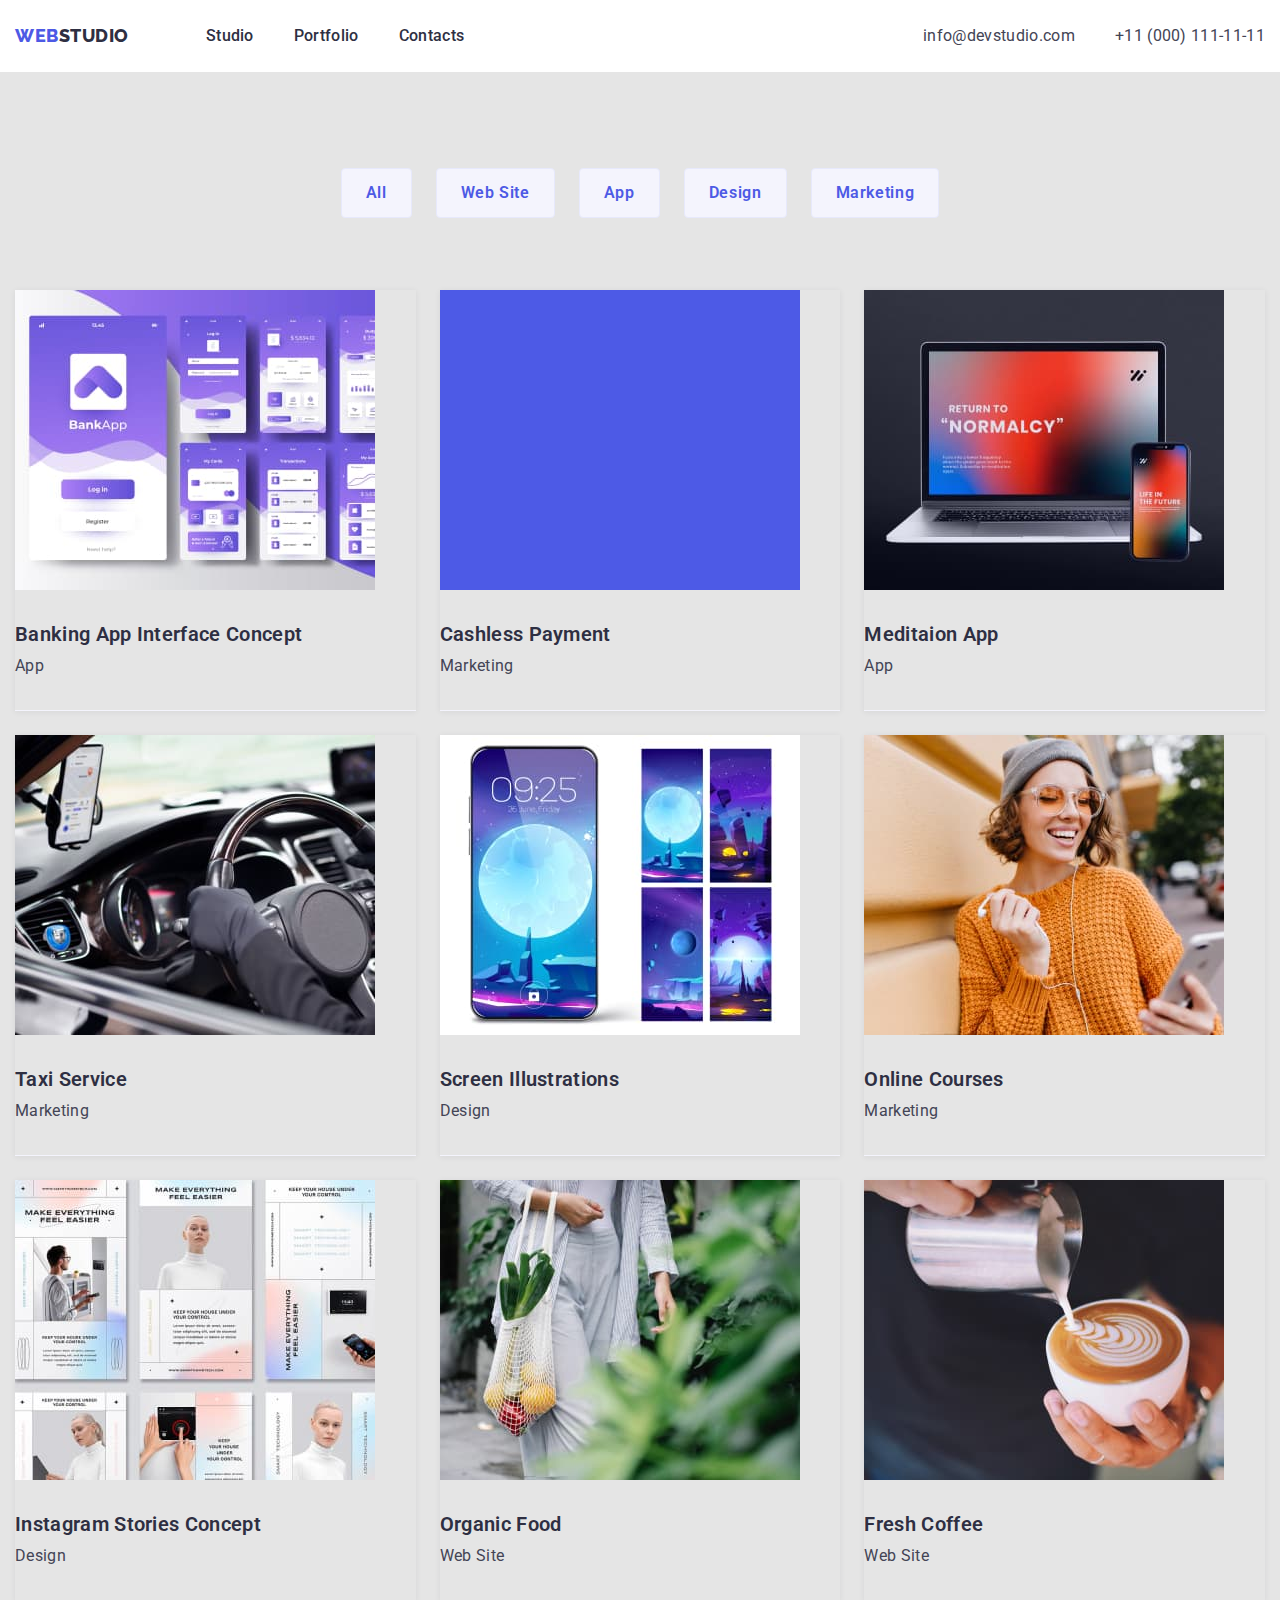
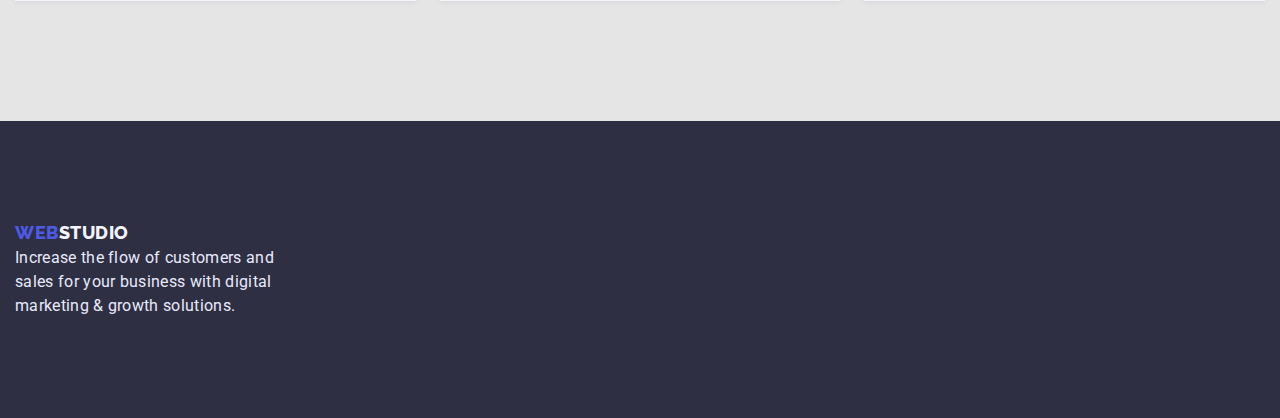
==== commit b5516b45: "Update portfolio.html" ====
--- a/portfolio.html
+++ b/portfolio.html
@@ -42,7 +42,7 @@
   </header>
 
   <!-- main content -->
-  <main cl  ass="portfolio section">
+  <main class="portfolio section">
     <!-- filter -->
     <section class="work">
       <div class="container">
@@ -66,7 +66,7 @@
 
         <!-- Works -->
         <h1 class="visually-hidden">Works</h1>
-        <ul cl   ass="work-list list">
+        <ul class="work-list list">
           <li class="work-item">
             <a class="work-link link" href="/">
               <img src="image/portfolio/banking-app.jpg" alt="Banking App" width="360" height="300" />
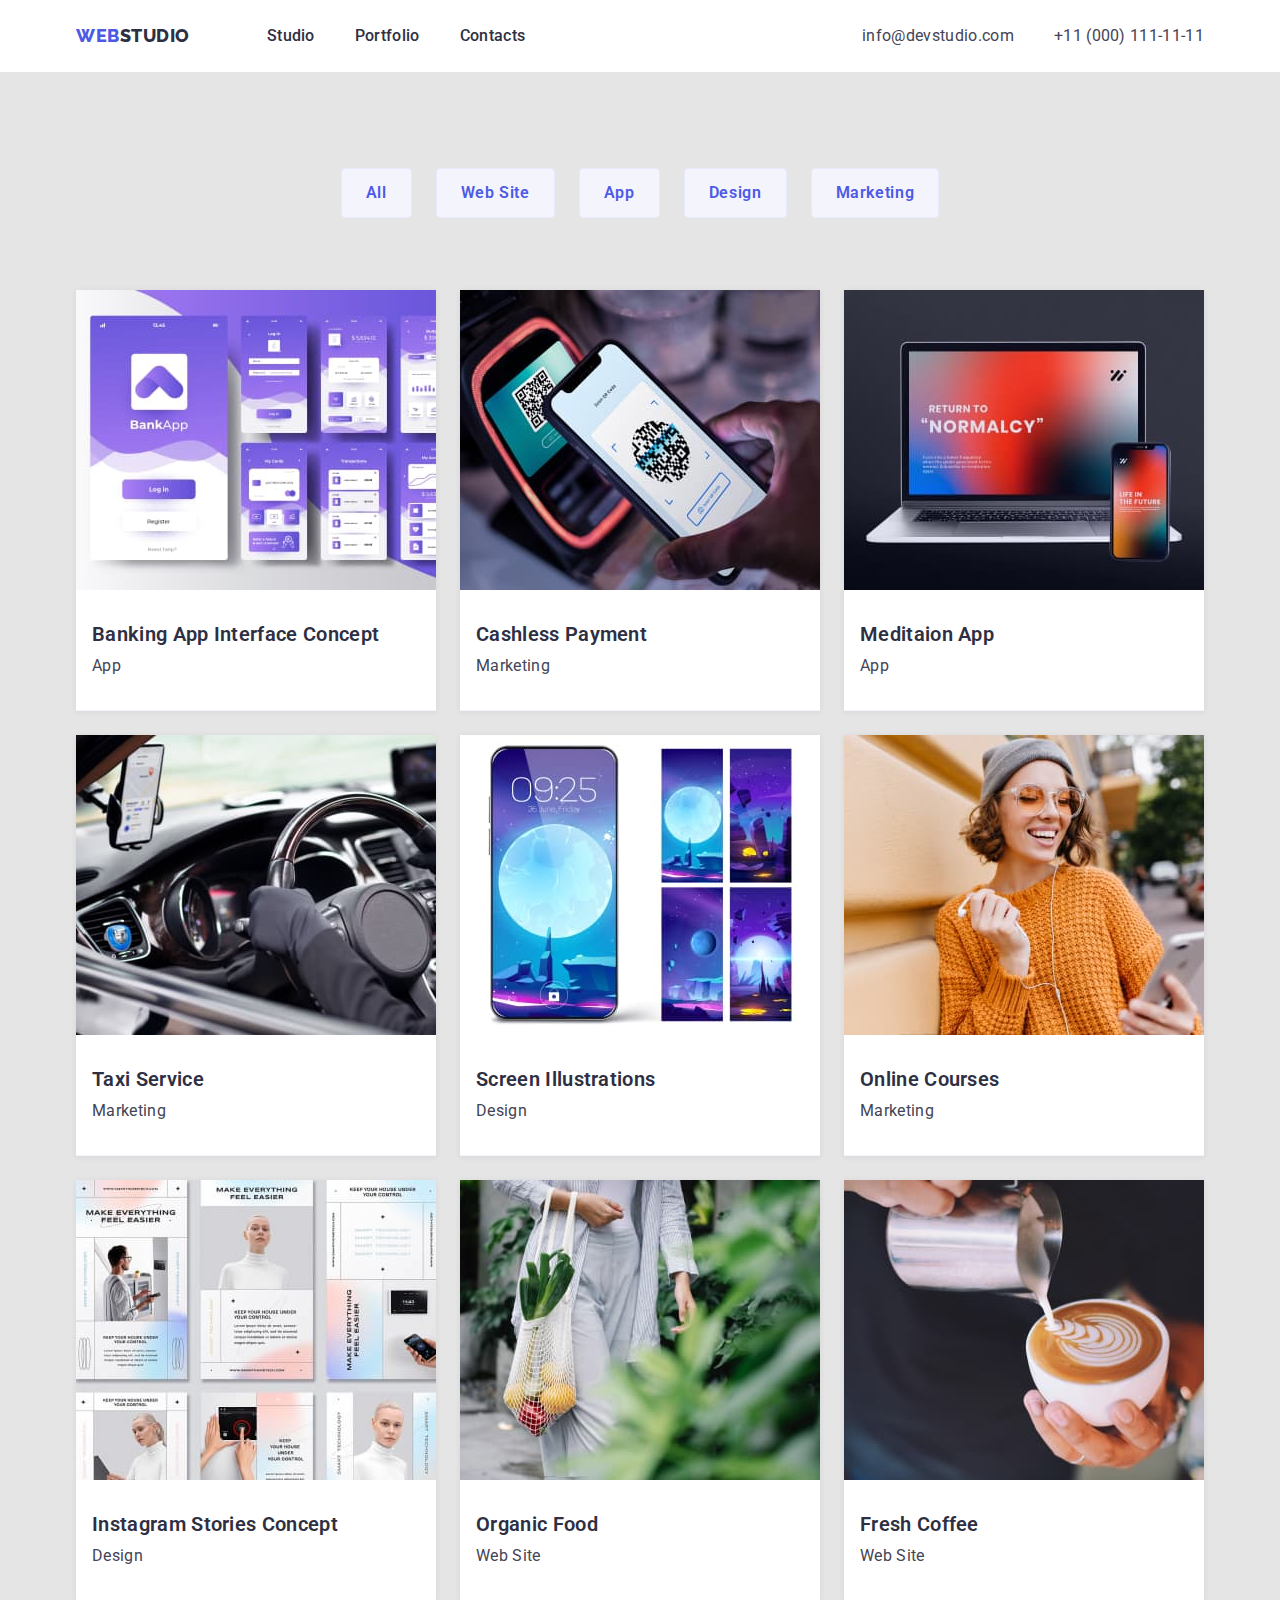
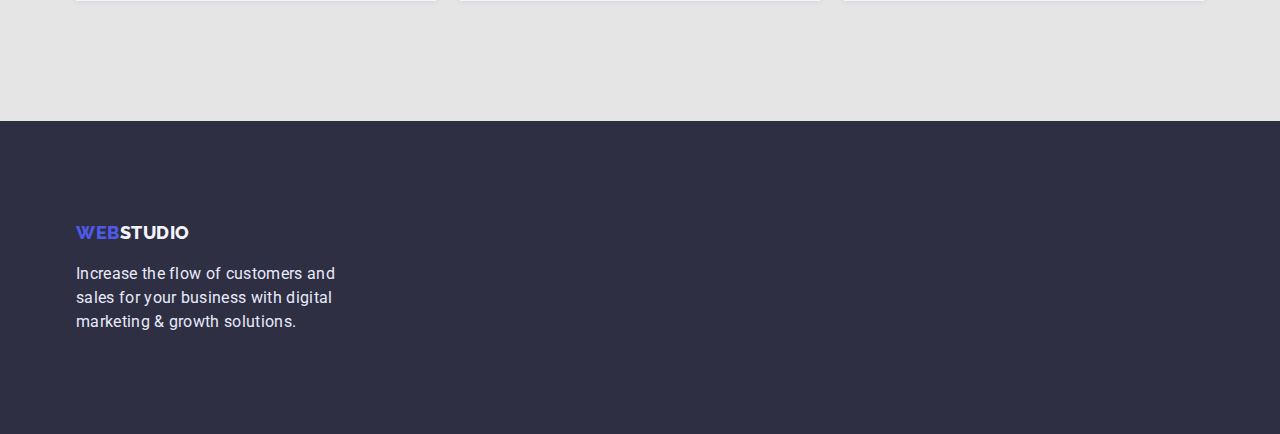
==== commit 95d892f5: "improving" ====
--- a/portfolio.html
+++ b/portfolio.html
@@ -1,151 +1,216 @@
 <!DOCTYPE html>
 <html lang="en">
-
-<head>
-  <meta charset="UTF-8" />
-  <meta http-equiv="X-UA-Compatible" content="IE=edge" />
-  <meta name="viewport" content="width=device-width, initial-scale=1.0" />
-  <title>Portfolio</title>
-  <link rel="preconnect" href="https://fonts.googleapis.com" />
-  <link rel="preconnect" href="https://fonts.gstatic.com" crossorigin />
-  <link href="https://fonts.googleapis.com/css2?family=Raleway:wght@700&family=Roboto:wght@400;500;700;900&display=swap"
-    rel="stylesheet" />
-  <link rel="stylesheet" href="https://cdn.jsdelivr.net/npm/modern-normalize@1.1.0/modern-normalize.min.css" />
-  <link rel="stylesheet" href="./css/styles.css" />
-</head>
-
-<body>
-  <!-- Header -->
-  <header class="header">
-    <div class="container header-container">
-      <nav class="navigation">
-        <a href="index.html" class="logo link">WEB<span class="header-logo">STUDIO</span></a>
-        <ul class="navigation-list list">
-          <li class="navigation-item">
-            <a class="navigation-link link" href="index.html">Studio</a>
+  <head>
+    <meta charset="UTF-8" />
+    <meta http-equiv="X-UA-Compatible" content="IE=edge" />
+    <meta name="viewport" content="width=device-width, initial-scale=1.0" />
+    <title>Portfolio</title>
+    <link rel="preconnect" href="https://fonts.googleapis.com" />
+    <link rel="preconnect" href="https://fonts.gstatic.com" crossorigin />
+    <link
+      href="https://fonts.googleapis.com/css2?family=Raleway:wght@700&family=Roboto:wght@400;500;700;900&display=swap"
+      rel="stylesheet"
+    />
+    <link
+      rel="stylesheet"
+      href="https://cdn.jsdelivr.net/npm/modern-normalize@1.1.0/modern-normalize.min.css"
+    />
+    <link rel="stylesheet" href="./css/styles.css" />
+  </head>
+
+  <body>
+    <!-- Header -->
+    <header class="header">
+      <div class="container header-container">
+        <nav class="navigation">
+          <a href="index.html" class="logo link">WEB<span class="header-logo">STUDIO</span></a>
+          <ul class="navigation-list list">
+            <li class="navigation-item">
+              <a class="navigation-link link" href="index.html">Studio</a>
+            </li>
+            <li class="navigation-item">
+              <a class="navigation-link link" href="portfolio.html">Portfolio</a>
+            </li>
+            <li class="navigation-item"><a class="navigation-link link" href="/">Contacts</a></li>
+          </ul>
+        </nav>
+        <ul class="contact-list list">
+          <li class="contact-item">
+            <a class="contact-link link" href="mailto:info@devstudio.com">info@devstudio.com</a>
           </li>
-          <li class="navigation-item">
-            <a class="navigation-link link" href="portfolio.html">Portfolio</a>
-          </li>
-          <li class="navigation-item"><a class="navigation-link link" href="/">Contacts</a></li>
-        </ul>
-      </nav>
-      <ul class="contact-list list">
-        <li class="contact-item">
-          <a class="contact-link link" href="mailto:info@devstudio.com">info@devstudio.com</a>
-        </li>
-        <li class="contact-item">
-          <a class="contact-link link" href="tel:+110001111111">+11 (000) 111-11-11</a>
-        </li>
-      </ul>
-    </div>
-  </header>
-
-  <!-- main content -->
-  <main class="portfolio section">
-    <!-- filter -->
-    <section class="work">
-      <div class="container">
-        <ul class="filter-list list">
-          <li class="filter-item">
-            <button class="filter-buttons buttons" type="button">All</button>
-          </li>
-          <li class="filter-item">
-            <button class="filter-buttons buttons" type="button">Web Site</button>
-          </li>
-          <li class="filter-item">
-            <button class="filter-buttons buttons" type="button">App</button>
-          </li>
-          <li class="filter-item">
-            <button class="filter-buttons buttons" type="button">Design</button>
-          </li>
-          <li class="filter-item">
-            <button class="filter-buttons buttons" type="button">Marketing</button>
-          </li>
-        </ul>
-
-        <!-- Works -->
-        <h1 class="visually-hidden">Works</h1>
-        <ul class="work-list list">
-          <li class="work-item">
-            <a class="work-link link" href="/">
-              <img src="image/portfolio/banking-app.jpg" alt="Banking App" width="360" height="300" />
-              <h2 class="section-head">Banking App Interface Concept</h2>
-              <p class="work-projects">App</p>
-            </a>
-          </li>
-          <li class="work-item">
-            <a class="work-link link" href="/">
-              <img src="image/portfolio/cashless-payment.jpg" alt="Cashless Payment" width="360" height="300" />
-              <h2 class="section-head">Cashless Payment</h2>
-              <p class="work-projects">Marketing</p>
-            </a>
-          </li>
-          <li class="work-item">
-            <a class="work-link link" href="/">
-              <img src="image/portfolio/meditation-app.jpg" alt="Meditation App" width="360" height="300" />
-              <h2 class="section-head">Meditaion App</h2>
-              <p class="work-projects">App</p>
-            </a>
-          </li>
-          <li class="work-item">
-            <a class="work-link link" href="/">
-              <img src="image/portfolio/taxi-service.jpg" alt="Taxi Service" width="360" height="300" />
-              <h2 class="section-head">Taxi Service</h2>
-              <p class="work-projects">Marketing</p>
-            </a>
-          </li>
-          <li class="work-item">
-            <a class="work-link link" href="/">
-              <img src="image/portfolio/screen-illustrations.jpg" alt="Screen Illustration" width="360" height="300" />
-              <h2 class="section-head">Screen Illustrations</h2>
-              <p class="work-projects">Design</p>
-              <p class="text"></p>
-            </a>
-          </li>
-          <li class="work-item">
-            <a class="work-link link" href="/">
-              <img src="image/portfolio/online-cources.jpg" alt="Online Courses" width="360" height="300" />
-              <h2 class="section-head">Online Courses</h2>
-              <p class="work-projects">Marketing</p>
-            </a>
-          </li>
-          <li class="work-item">
-            <a class="work-link link" href="/">
-              <img src="image/portfolio/stories-concept.jpg" alt="Instagram Stories Concept" width="360" height="300" />
-              <h2 class="section-head">Instagram Stories Concept</h2>
-              <p class="work-projects">Design</p>
-            </a>
-          </li>
-          <li class="work-item">
-            <a class="work-link link" href="/">
-              <img src="image/portfolio/organic-food.jpg" alt="Organic Food" width="360" height="300" />
-              <h2 class="section-head">Organic Food</h2>
-              <p class="work-projects">Web Site</p>
-            </a>
-          </li>
-          <li class="work-item">
-            <a class="work-link link" href="/">
-              <img src="image/portfolio/fresh-coffee.jpg" alt="Fresh Coffee" width="360" height="300" />
-              <h2 class="section-head">Fresh Coffee</h2>
-              <p class="work-projects">Web Site</p>
-            </a>
+          <li class="contact-item">
+            <a class="contact-link link" href="tel:+110001111111">+11 (000) 111-11-11</a>
           </li>
         </ul>
       </div>
-    </section>
-  </main>
-
-  <!-- Footer -->
-  <footer class="footer">
-    <div class="container">
-      <a href="index.html" class="logo link">WEB<span class="footer-logo">STUDIO</span></a>
-      <p class="footer-text">
-        Increase the flow of customers and sales for your business with digital marketing & growth
-        solutions.
-      </p>
-    </div>
-  </footer>
-</body>
-
-</html>+    </header>
+
+    <!-- main content -->
+    <main>
+      <!-- filter -->
+      <section class="work section">
+        <div class="container">
+          <ul class="filter-list list">
+            <li class="filter-item">
+              <button class="filter-buttons buttons" type="button">All</button>
+            </li>
+            <li class="filter-item">
+              <button class="filter-buttons buttons" type="button">Web Site</button>
+            </li>
+            <li class="filter-item">
+              <button class="filter-buttons buttons" type="button">App</button>
+            </li>
+            <li class="filter-item">
+              <button class="filter-buttons buttons" type="button">Design</button>
+            </li>
+            <li class="filter-item">
+              <button class="filter-buttons buttons" type="button">Marketing</button>
+            </li>
+          </ul>
+
+          <!-- Works -->
+          <h1 class="visually-hidden">Works</h1>
+          <ul class="work-list list">
+            <li class="work-item">
+              <a class="work-link link" href="/">
+                <img
+                  src="image/portfolio/banking-app.jpg"
+                  alt="Banking App"
+                  width="360"
+                  height="300"
+                />
+                <div class="portfolio-content-wrapper">
+                  <h2 class="section-head">Banking App Interface Concept</h2>
+                  <p class="work-projects">App</p>
+                </div>
+              </a>
+            </li>
+            <li class="work-item">
+              <a class="work-link link" href="/">
+                <img
+                  src="image/portfolio/cashless-payment.jpg"
+                  alt="Cashless Payment"
+                  width="360"
+                  height="300"
+                />
+                <div class="portfolio-content-wrapper">
+                  <h2 class="section-head">Cashless Payment</h2>
+                  <p class="work-projects">Marketing</p>
+                </div>
+              </a>
+            </li>
+            <li class="work-item">
+              <a class="work-link link" href="/">
+                <img
+                  src="image/portfolio/meditation-app.jpg"
+                  alt="Meditation App"
+                  width="360"
+                  height="300"
+                />
+                <div class="portfolio-content-wrapper">
+                  <h2 class="section-head">Meditaion App</h2>
+                  <p class="work-projects">App</p>
+                </div>
+              </a>
+            </li>
+            <li class="work-item">
+              <a class="work-link link" href="/">
+                <img
+                  src="image/portfolio/taxi-service.jpg"
+                  alt="Taxi Service"
+                  width="360"
+                  height="300"
+                />
+                <div class="portfolio-content-wrapper">
+                  <h2 class="section-head">Taxi Service</h2>
+                  <p class="work-projects">Marketing</p>
+                </div>
+              </a>
+            </li>
+            <li class="work-item">
+              <a class="work-link link" href="/">
+                <img
+                  src="image/portfolio/screen-illustrations.jpg"
+                  alt="Screen Illustration"
+                  width="360"
+                  height="300"
+                />
+                <div class="portfolio-content-wrapper">
+                  <h2 class="section-head">Screen Illustrations</h2>
+                  <p class="work-projects">Design</p>
+                </div>
+              </a>
+            </li>
+            <li class="work-item">
+              <a class="work-link link" href="/">
+                <img
+                  src="image/portfolio/online-cources.jpg"
+                  alt="Online Courses"
+                  width="360"
+                  height="300"
+                />
+                <div class="portfolio-content-wrapper">
+                  <h2 class="section-head">Online Courses</h2>
+                  <p class="work-projects">Marketing</p>
+                </div>
+              </a>
+            </li>
+            <li class="work-item">
+              <a class="work-link link" href="/">
+                <img
+                  src="image/portfolio/stories-concept.jpg"
+                  alt="Instagram Stories Concept"
+                  width="360"
+                  height="300"
+                />
+                <div class="portfolio-content-wrapper">
+                  <h2 class="section-head">Instagram Stories Concept</h2>
+                  <p class="work-projects">Design</p>
+                </div>
+              </a>
+            </li>
+            <li class="work-item">
+              <a class="work-link link" href="/">
+                <img
+                  src="image/portfolio/organic-food.jpg"
+                  alt="Organic Food"
+                  width="360"
+                  height="300"
+                />
+                <div class="portfolio-content-wrapper">
+                  <h2 class="section-head">Organic Food</h2>
+                  <p class="work-projects">Web Site</p>
+                </div>
+              </a>
+            </li>
+            <li class="work-item">
+              <a class="work-link link" href="/">
+                <img
+                  src="image/portfolio/fresh-coffee.jpg"
+                  alt="Fresh Coffee"
+                  width="360"
+                  height="300"
+                />
+                <div class="portfolio-content-wrapper">
+                  <h2 class="section-head">Fresh Coffee</h2>
+                  <p class="work-projects">Web Site</p>
+                </div>
+              </a>
+            </li>
+          </ul>
+        </div>
+      </section>
+    </main>
+
+    <!-- Footer -->
+    <footer class="footer">
+      <div class="container">
+        <a href="index.html" class="logo link">WEB<span class="footer-logo">STUDIO</span></a>
+        <p class="footer-text">
+          Increase the flow of customers and sales for your business with digital marketing & growth
+          solutions.
+        </p>
+      </div>
+    </footer>
+  </body>
+</html>
--- a/css/styles.css
+++ b/css/styles.css
@@ -1,17 +1,17 @@
 /* __________VAR____________ */
-:root{
-	--primary-brand-color:#4D5AE5;
-	--dark-color:#2E2F42;
-	--text-color:#434455;
-	--sub-text-color:#8E8F99;
-	--accent-color:#E7E9FC;
-	--light-color:#F4F4FD;
-	--doc-color:#FFFFFF;
-	--active-hero-button:#404BBF;
-	--portfolio-page-color:#E5E5E5;
-
-	--main-value:24px;
-	}
+:root {
+	--primary-brand-color: #4D5AE5;
+	--dark-color: #2E2F42;
+	--text-color: #434455;
+	--sub-text-color: #8E8F99;
+	--accent-color: #E7E9FC;
+	--light-color: #F4F4FD;
+	--doc-color: #FFFFFF;
+	--active-hero-button: #404BBF;
+	--portfolio-page-color: #E5E5E5;
+
+	--main-value: 24px;
+}
 
 
 /* ___________BODY STYLES____ */
@@ -25,28 +25,29 @@
 	margin-bottom: 0;
 }
 
-img{
+img {
 	display: block;
 	max-width: 100%;
 }
 
-ul,ol{
+ul,
+ol {
 	margin-top: 0;
 	margin-bottom: 0;
 	padding-left: 0;
 }
 
-body{
-	font-family: 'Roboto',sans-serif;
+body {
+	font-family: 'Roboto', sans-serif;
 	font-size: 16px;
 	line-height: 1.5;
 	letter-spacing: 0.02em;
 	background-color: var(--doc-color);
-	color:var(--text-color)
-}
-
-.container{
-	width:1158;
+	color: var(--text-color)
+}
+
+.container {
+	width: 1158px;
 	padding-left: 15px;
 	padding-right: 15px;
 	margin-left: auto;
@@ -62,7 +63,7 @@
 }
 
 .buttons {
-	font-family: 'Roboto',sans-serif;
+	font-family: 'Roboto', sans-serif;
 	font-weight: 600;
 	font-size: 16px;
 	letter-spacing: 0.04em;
@@ -90,27 +91,28 @@
 
 /* ___________HEADER__________ */
 .header {
-  padding-top: var(--main-value);
-  padding-bottom: var(--main-value);
-  box-shadow: 0px 2px 1px rgba(46, 47, 66, 0.08),
-			  0px 1px 1px rgba(46, 47, 66, 0.16),
-			  0px 1px 6px rgba(46, 47, 66, 0.08);
-}
-
-.header-container{
+	
+	box-shadow: 
+		0px 2px 1px rgba(46, 47, 66, 0.08),
+		0px 1px 1px rgba(46, 47, 66, 0.16),
+		0px 1px 6px rgba(46, 47, 66, 0.08);
+}
+
+.header-container {
 	display: flex;
 	align-items: center;
+
 }
 
 .navigation {
-		color: var(--dark-color);
-
-		display: flex;
-		align-items: center;
+	color: var(--dark-color);
+
+	display: flex;
+	align-items: center;
 }
 
 .logo {
-	font-family: 'Raleway',sans-serif;
+	font-family: 'Raleway', sans-serif;
 	font-weight: 800;
 	font-size: 18px;
 	line-height: 1.33;
@@ -118,15 +120,20 @@
 	color: var(--primary-brand-color);
 
 	margin-right: 77px;
-}
+
+    display: inline-block;
+	padding-top: var(--main-value);
+	padding-bottom: var(--main-value);
+}
+
 .navigation-link:hover,
-.navigation-link:focus{
+.navigation-link:focus {
 	color: #434455;
 }
 
 .navigation-link:active,
 .contact-link:hover,
-.contact-link:focus{
+.contact-link:focus {
 	color: var(--primary-brand-color);
 }
 
@@ -135,7 +142,7 @@
 }
 
 .navigation-list {
-display: flex;
+	display: flex;
 }
 
 .navigation-item {}
@@ -145,14 +152,19 @@
 }
 
 .navigation-link {
+    display: inline-block;
+    padding-top: var(--main-value);
+	padding-bottom: var(--main-value);
+
 	color: inherit;
 	font-weight: 500;
+
 }
 
 .contact-list {
-	display:flex;
+	display: flex;
 	align-items: center;
-	margin-left:auto;
+	margin-left: auto;
 }
 
 .contact-item {}
@@ -163,19 +175,23 @@
 
 .contact-link {
 	color: var(--text-color);
+
+	display: inline-block;
+	padding-top: var(--main-value);
+	padding-bottom: var(--main-value);
 }
 
 /* ___________MAIN____________ */
-.section-head{
+.section-head {
 	font-weight: 600;
 	color: var(--dark-color);
-  font-size: 20px;
-  line-height: 1.2;
+	font-size: 20px;
+	line-height: 1.2;
 
 	margin-bottom: 8px;
 }
 
-.section-title{
+.section-title {
 	font-weight: 600;
 	color: var(--dark-color);
 	text-align: center;
@@ -185,7 +201,7 @@
 	margin-bottom: 72px;
 }
 
-.section{
+.section {
 	padding-top: 120px;
 	padding-bottom: 120px;
 }
@@ -204,39 +220,39 @@
 
 	font-size: 56px;
 	line-height: 1.07;
-  text-align: center;
-  margin-left: auto;
-  margin-right: auto;
-	color:var(--doc-color);
-
-  width: 492px;
-	min-height: 120px;
+	text-align: center;
+	margin-left: auto;
+	margin-right: auto;
+	color: var(--doc-color);
+
+	width: 492px;
 	margin-bottom: 48px;
 }
 
 .hero-button {
-  display: block;
-	margin-left:auto;
-	margin-right:auto;
+	display: block;
+	margin-left: auto;
+	margin-right: auto;
 	line-height: 1.19;
 	background: var(--primary-brand-color);
 	color: var(--doc-color);
 
-  padding: 16px 32px;
+	padding: 16px 32px;
 	box-shadow: 0px 4px 4px rgba(0, 0, 0, 0.15);
 	border-radius: 4px;
 
 
 }
+
 .hero-button:hover,
-.hero-button:focus{
+.hero-button:focus {
 	box-shadow: 0px 1px 6px rgba(46, 47, 66, 0.08),
-						  0px 1px 1px rgba(46, 47, 66, 0.16),
-						  0px 2px 1px rgba(46, 47, 66, 0.08);
-}
-
-.hero-button:active{
-	background-color:var(--active-hero-button);
+		0px 1px 1px rgba(46, 47, 66, 0.16),
+		0px 2px 1px rgba(46, 47, 66, 0.08);
+}
+
+.hero-button:active {
+	background-color: var(--active-hero-button);
 	box-shadow: 0px 4px 4px rgba(0, 0, 0, 0.15);
 }
 
@@ -244,18 +260,20 @@
 /* ___________SOFT SKILLS_____ */
 
 .soft-skills {
+	padding-bottom: 0;
 }
 
 
 .soft-skill-list {
-	display:flex;
+	display: flex;
 	flex-wrap: wrap;
 
-	margin-left:calc(-1*var(--main-value));
-	margin-bottom:calc(-1*var(--main-value));
-
-}
-.soft-skill-items{
+	margin-left: calc(-1*var(--main-value));
+	margin-bottom: calc(-1*var(--main-value));
+
+}
+
+.soft-skill-items {
 	flex-basis: calc(100%/4 - var(--main-value));
 	margin-left: var(--main-value);
 	margin-bottom: var(--main-value);
@@ -272,10 +290,10 @@
 	flex-wrap: wrap;
 
 	margin-left: calc(-1*var(--main-value));
-	margin-bottom:calc(-1*var(--main-value));
-}
-
-.doing-item{
+	margin-bottom: calc(-1*var(--main-value));
+}
+
+.doing-item {
 	flex-basis: calc(100%/3 - var(--main-value));
 	margin-left: var(--main-value);
 	margin-bottom: var(--main-value);
@@ -290,9 +308,10 @@
 .team-list {
 	display: flex;
 	flex-wrap: wrap;
-	
+
 	margin-left: calc(-1*var(--main-value));
-	margin-bottom:calc(-1*var(--main-value));
+	margin-bottom: calc(-1*var(--main-value));
+
 }
 
 .team-item {
@@ -300,18 +319,20 @@
 	margin-left: var(--main-value);
 	margin-bottom: var(--main-value);
 
+	background-color: var(--doc-color);
 	box-shadow:
-	0px 1px 6px rgba(46, 47, 66, 0.08),
-	0px 1px 1px rgba(46, 47, 66, 0.16),
-	0px 2px 1px rgba(46, 47, 66, 0.08);
+		0px 1px 6px rgba(46, 47, 66, 0.08),
+		0px 1px 1px rgba(46, 47, 66, 0.16),
+		0px 2px 1px rgba(46, 47, 66, 0.08);
 	border-radius: 0px 0px 4px 4px;
-	padding-bottom: 68px;
-}
-
-.team-member{
+	padding-bottom: 32px;
+}
+
+.team-member {
 	margin-bottom: 32px;
 }
-.team-item > .section-head{
+
+.team-item>.section-head {
 	text-align: center;
 }
 
@@ -327,28 +348,30 @@
 
 	padding-top: 100px;
 	padding-bottom: 100px;
-}
-
+	}
+.footer .logo{
+	margin-right: 0;
+	padding: 0;
+
+}
 
 .footer-logo {
 	color: var(--light-color);
-	margin-bottom: 16px;
+
 }
 
 
 .footer-text {
-	color:var(--accent-color);
-	max-width:264px;
+	color: var(--accent-color);
+	max-width: 264px;
+    margin-top: 16px;
 }
 
 /* ___________PORTFOLIO________ */
-.portfolio{
+
+.work {	
+	padding-top: 96px;
 	background-color: var(--portfolio-page-color);
-	padding-top: 96px;
-}
-
-.works{
-
 }
 
 /* ___________FILTER___________ */
@@ -361,29 +384,29 @@
 }
 
 .filter-item:not(:first-child) {
-	margin-left: 24px;
+	margin-left: var(--main-value);
 }
 
 .filter-buttons {
 	line-height: 1.5;
 	color: var(--primary-brand-color);
-	background-color:var(--light-color);
+	background-color: var(--light-color);
 	border: 1px solid #E7E9FC;
 	border-radius: 4px;
 
 	padding: 12px 24px;
-	}
+}
 
 .filter-buttons:active,
 .filter-buttons:hover,
-.filter-buttons:focus{
+.filter-buttons:focus {
 	background-color: var(--primary-brand-color);
 	color: var(--doc-color);
-	box-shadow: 0px 3px 1px rgba(0, 0, 0, 0.1), 
-			    0px 2px 1px rgba(0, 0, 0, 0.08),
-			    0px 2px 2px rgba(0, 0, 0, 0.12);
-		border-radius: 4px;
-	}
+	box-shadow: 0px 3px 1px rgba(0, 0, 0, 0.1),
+		0px 2px 1px rgba(0, 0, 0, 0.08),
+		0px 2px 2px rgba(0, 0, 0, 0.12);
+	border-radius: 4px;
+}
 
 /* ___________WORKS____________ */
 
@@ -402,23 +425,19 @@
 
 	border-bottom: 0.5px solid #F4F4FD;
 	box-shadow: 0px 1px 6px rgba(46, 47, 66, 0.08);
+	background-color: var(--doc-color);
 }
 
 .work-link {
-	color:inherit;
-}
-
-.work-link > img{
-	margin-bottom: 32px;
-}
-
-.work-projects {
-	padding-bottom: 32px;
-}
-
-<<<<<<< HEAD
-=======
-.text {
-	color: var(--light-color);
-}
->>>>>>> 9fa3d0156df94e6131ed5bcd10a6bd6dbead446e
+	color: inherit;
+}
+
+.work-link>img {}
+
+.portfolio-content-wrapper{
+padding-top: 32px;
+padding-bottom: 32px;
+padding-left: 16px;
+}
+
+.work-projects {}
